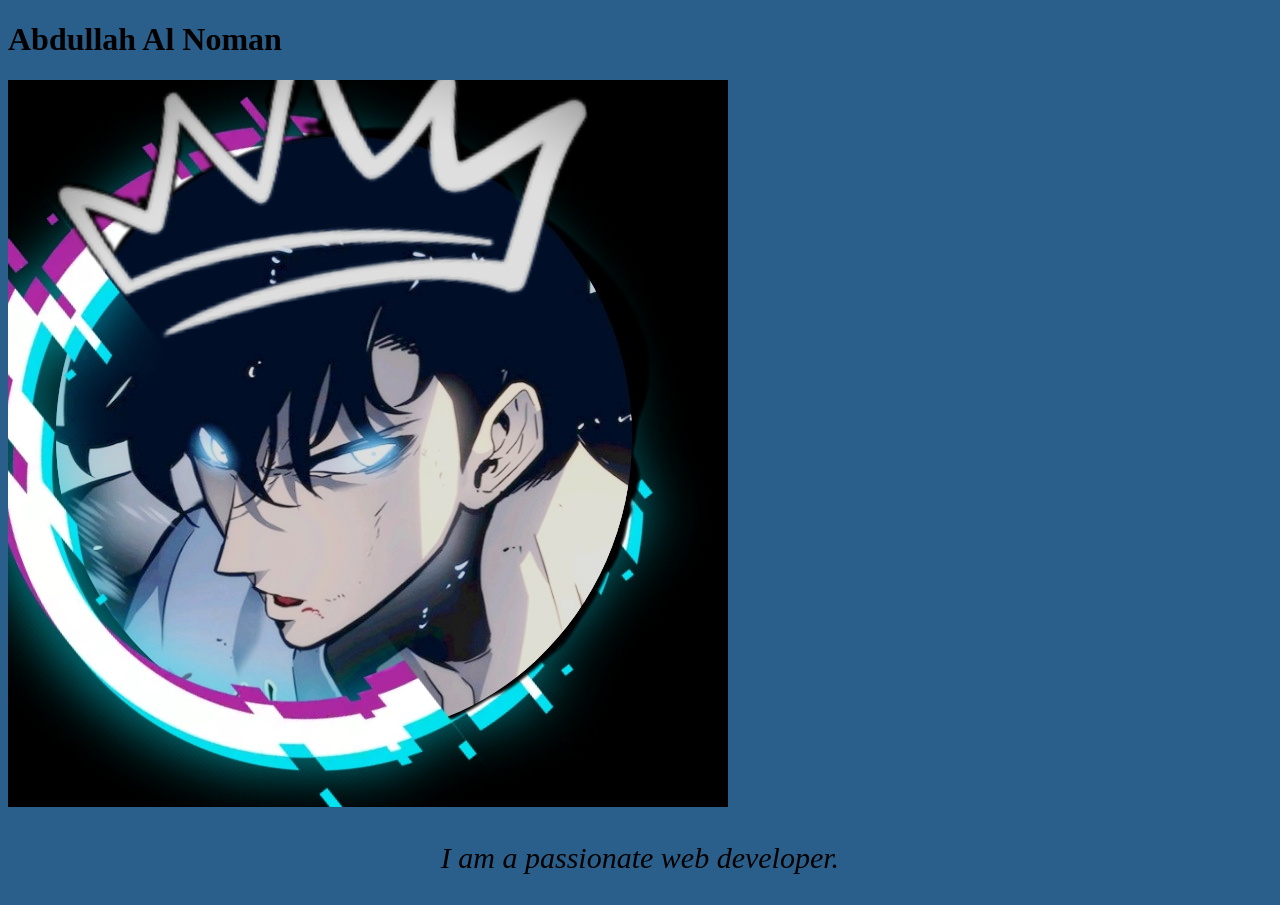
==== index.html @ 3cf2aa99 "initial commit" ====
<!DOCTYPE html>
<html lang="en">
<head>
    <meta charset="UTF-8">
    <meta name="viewport" content="width=device-width, initial-scale=1.0">
    <title>Document</title>
    <link rel="Stylesheet" href="style.css">
</head>
<body class="body">
    <h1 class="name">Abdullah Al Noman</h1>
    <img src="images/my_photo.jpg" alt="My Photo" class="my-photo">
    <p class="bio">I am a passionate web developer.</p>
</body>
</html>
---- style.css ----
.body{
    background-color: rgb(43, 95, 139);
}

.bio{
    color: rgb(0, 0, 0);
    font-size: 30px;
    text-align: center;
    font-style: italic;
}
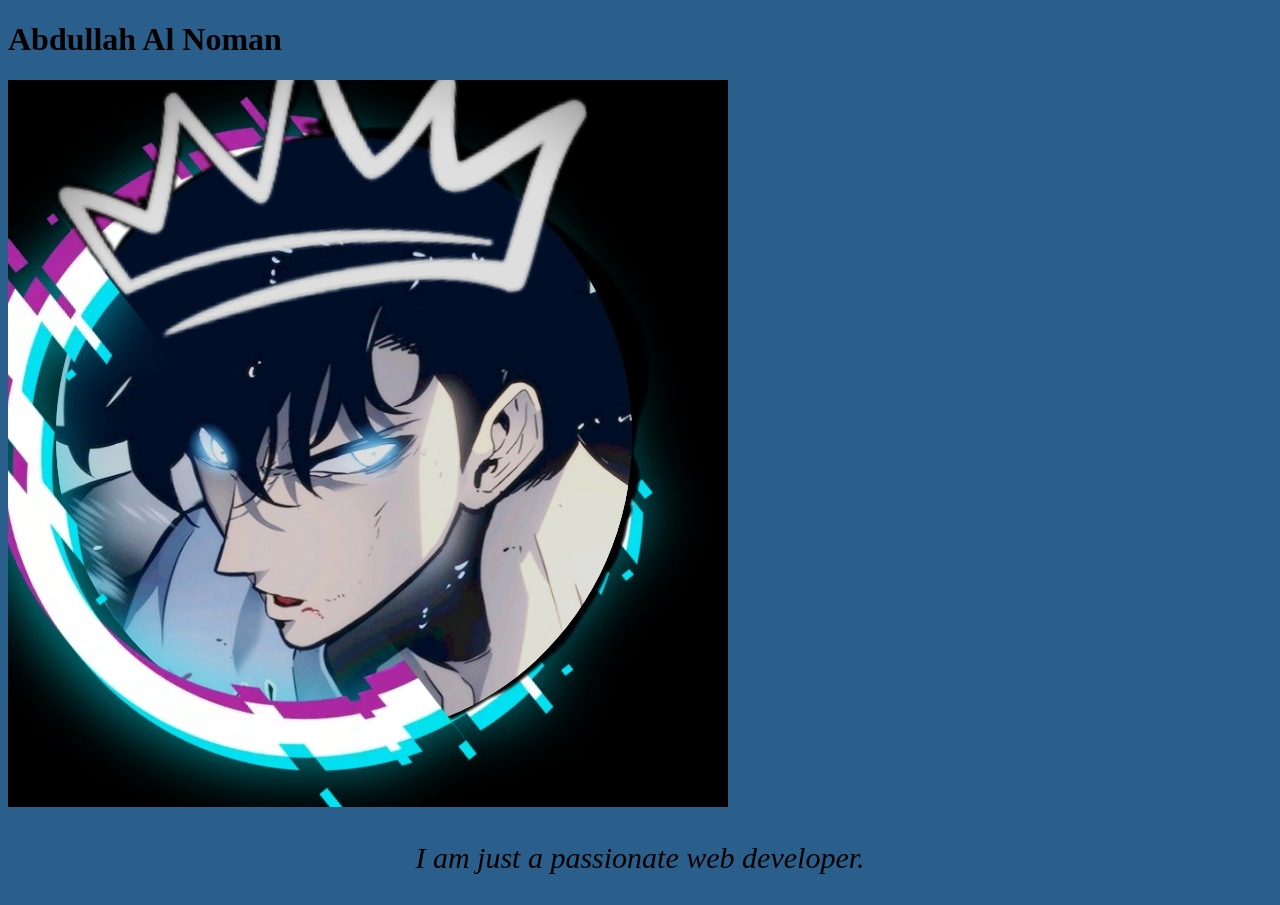
==== commit aae66e23: "next commit" ====
--- a/index.html
+++ b/index.html
@@ -9,6 +9,6 @@
 <body class="body">
     <h1 class="name">Abdullah Al Noman</h1>
     <img src="images/my_photo.jpg" alt="My Photo" class="my-photo">
-    <p class="bio">I am a passionate web developer.</p>
+    <p class="bio">I am just a passionate web developer.</p>
 </body>
 </html>
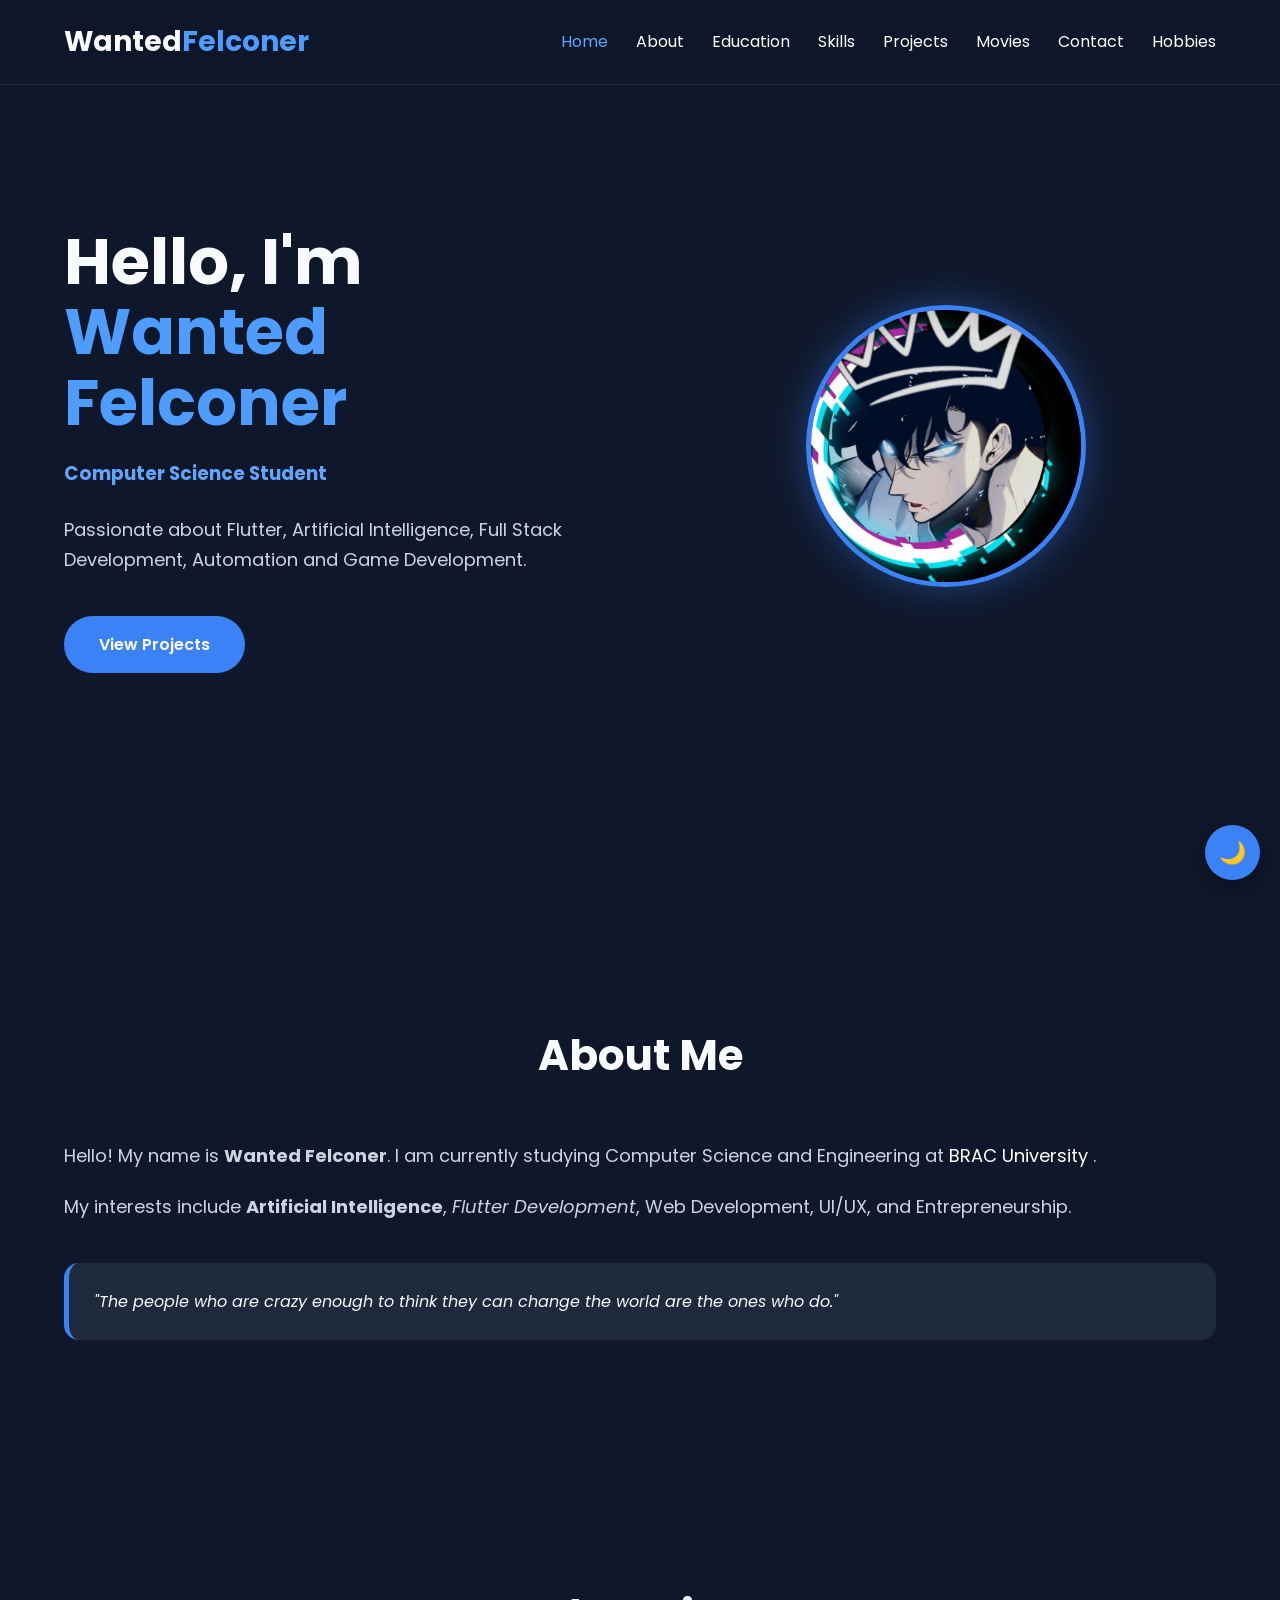
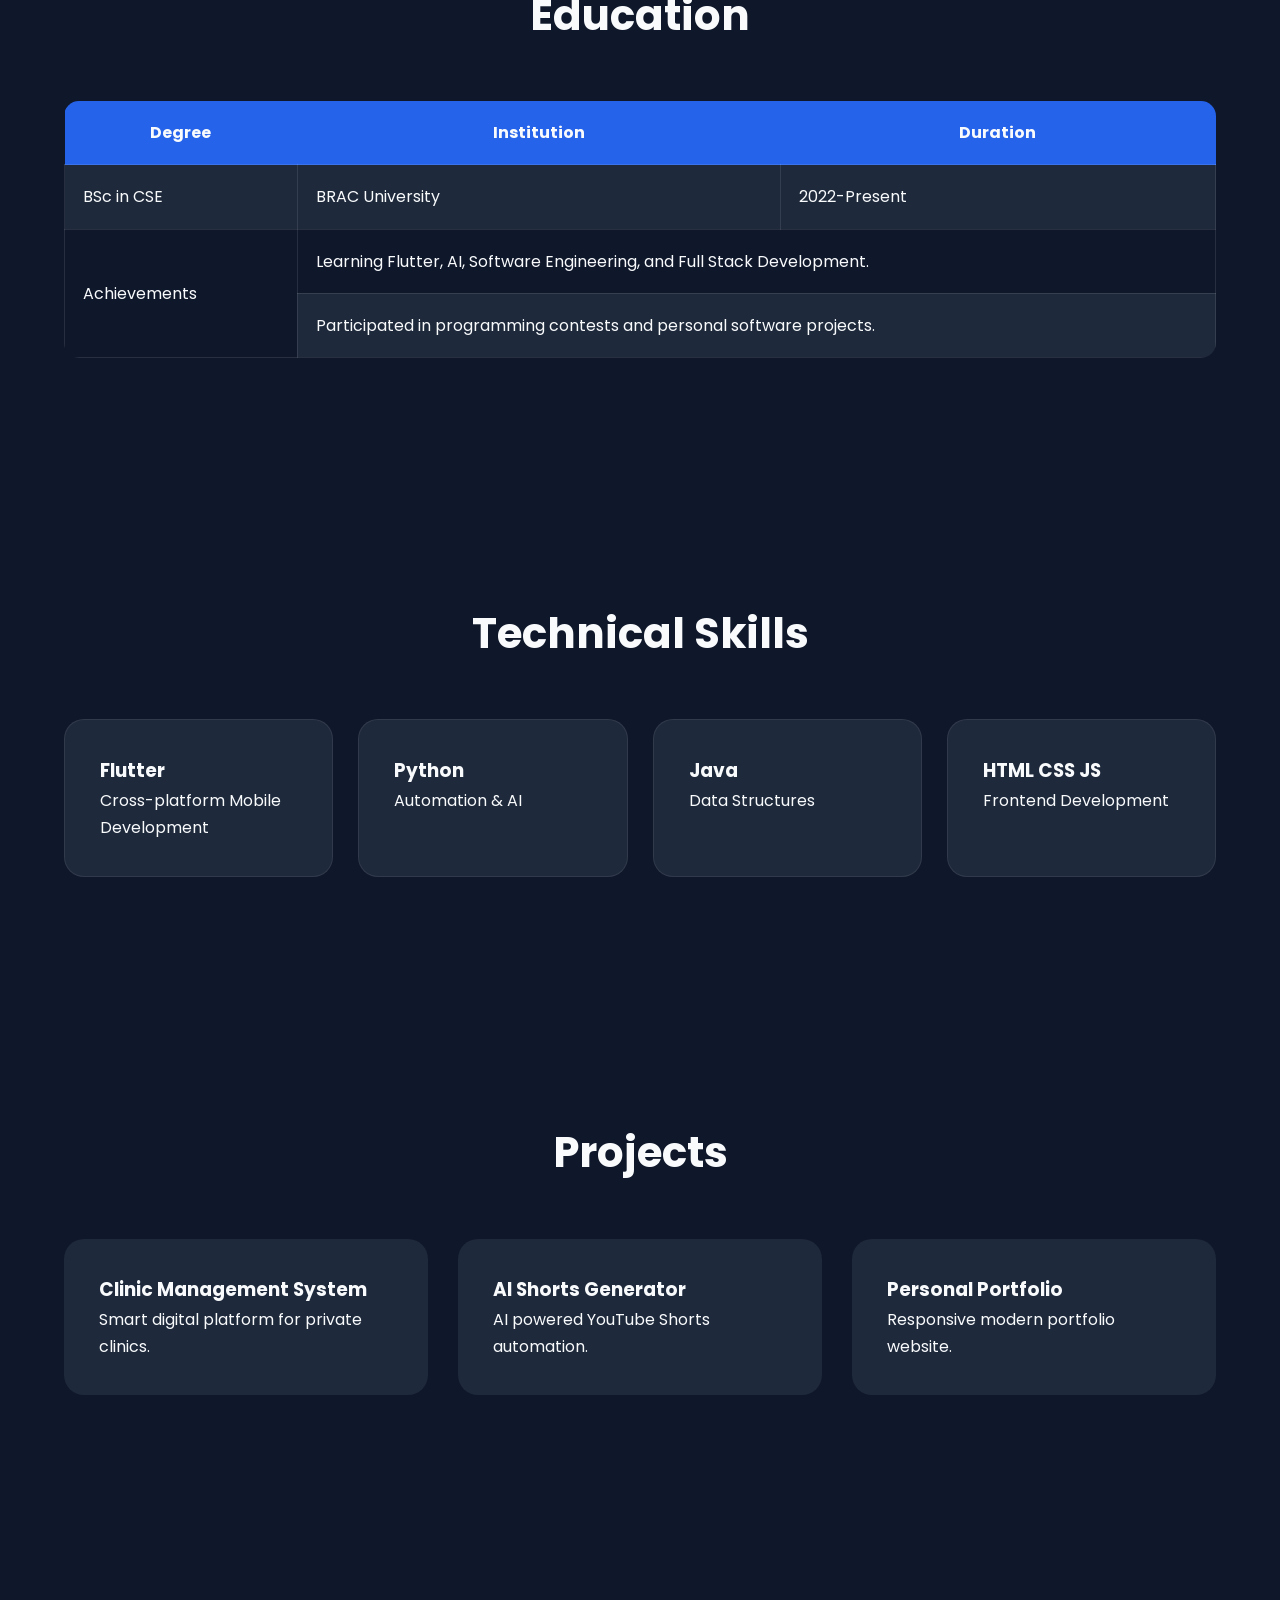
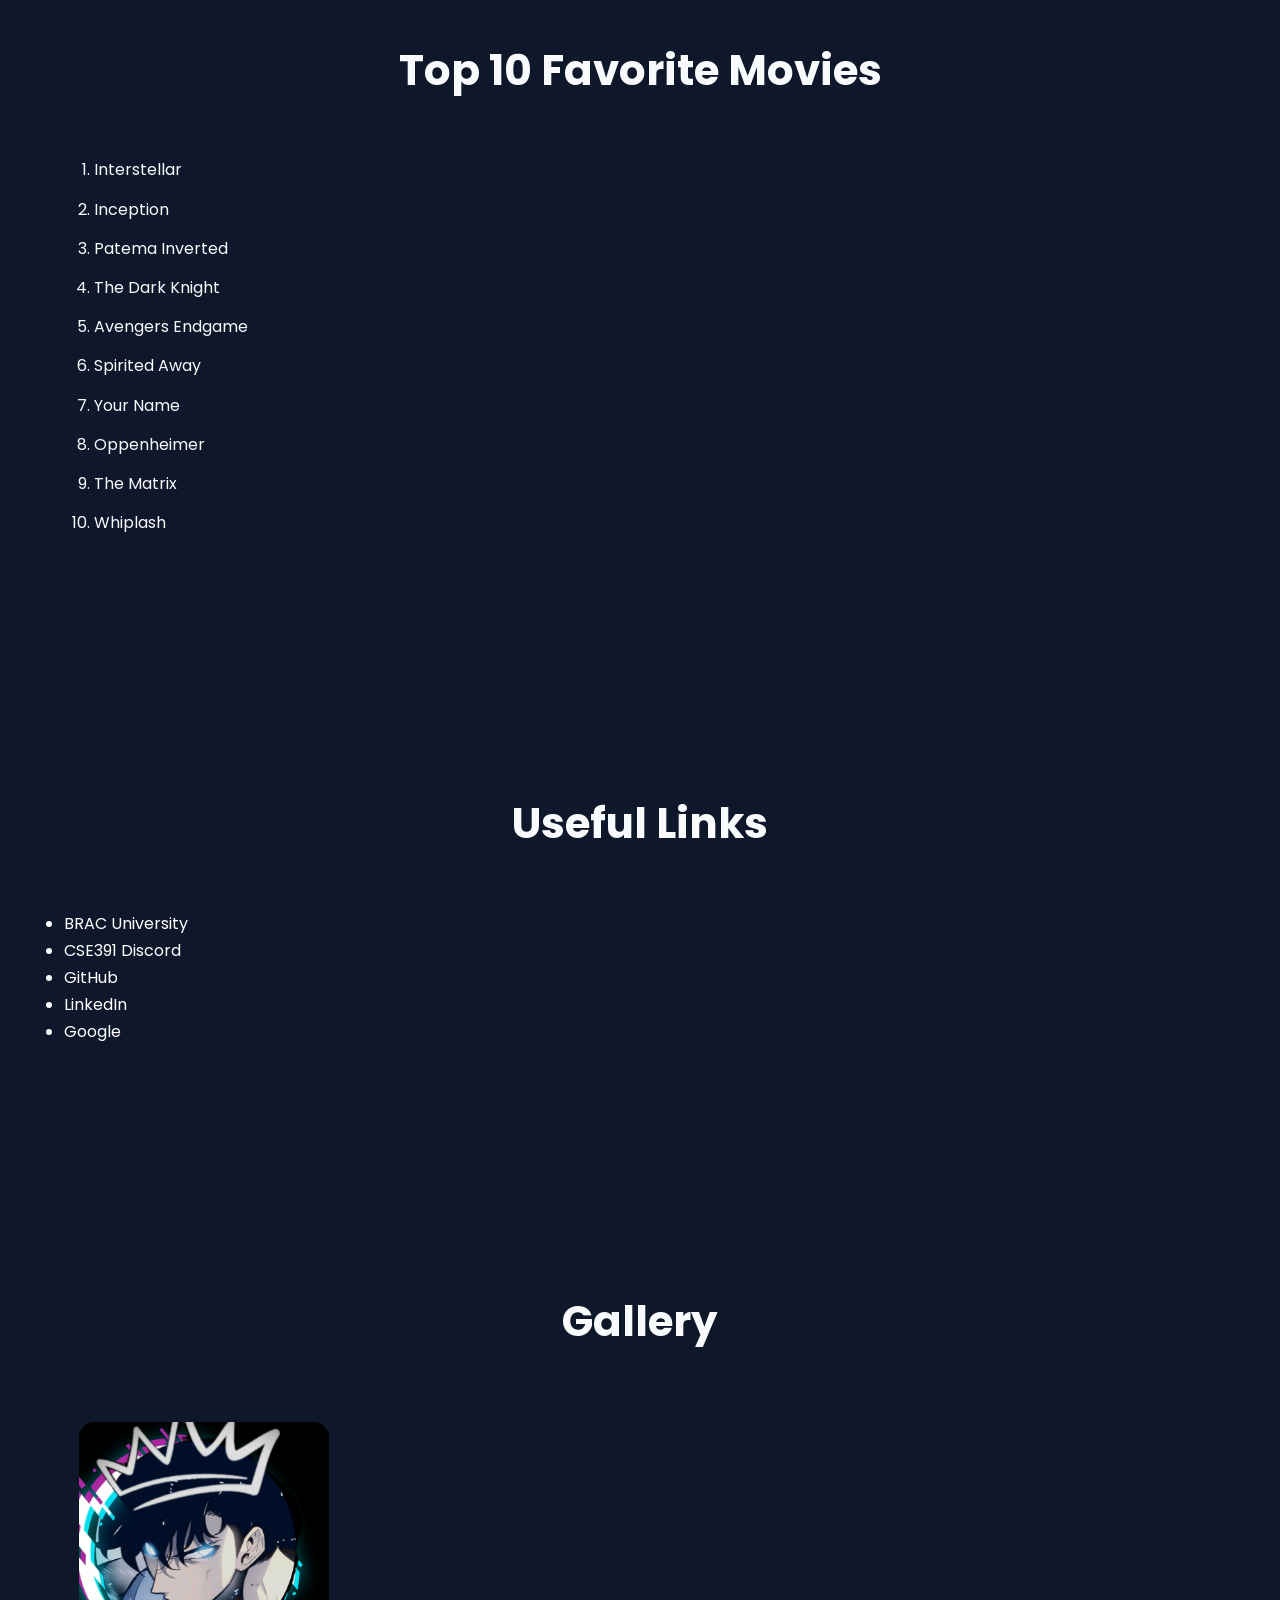
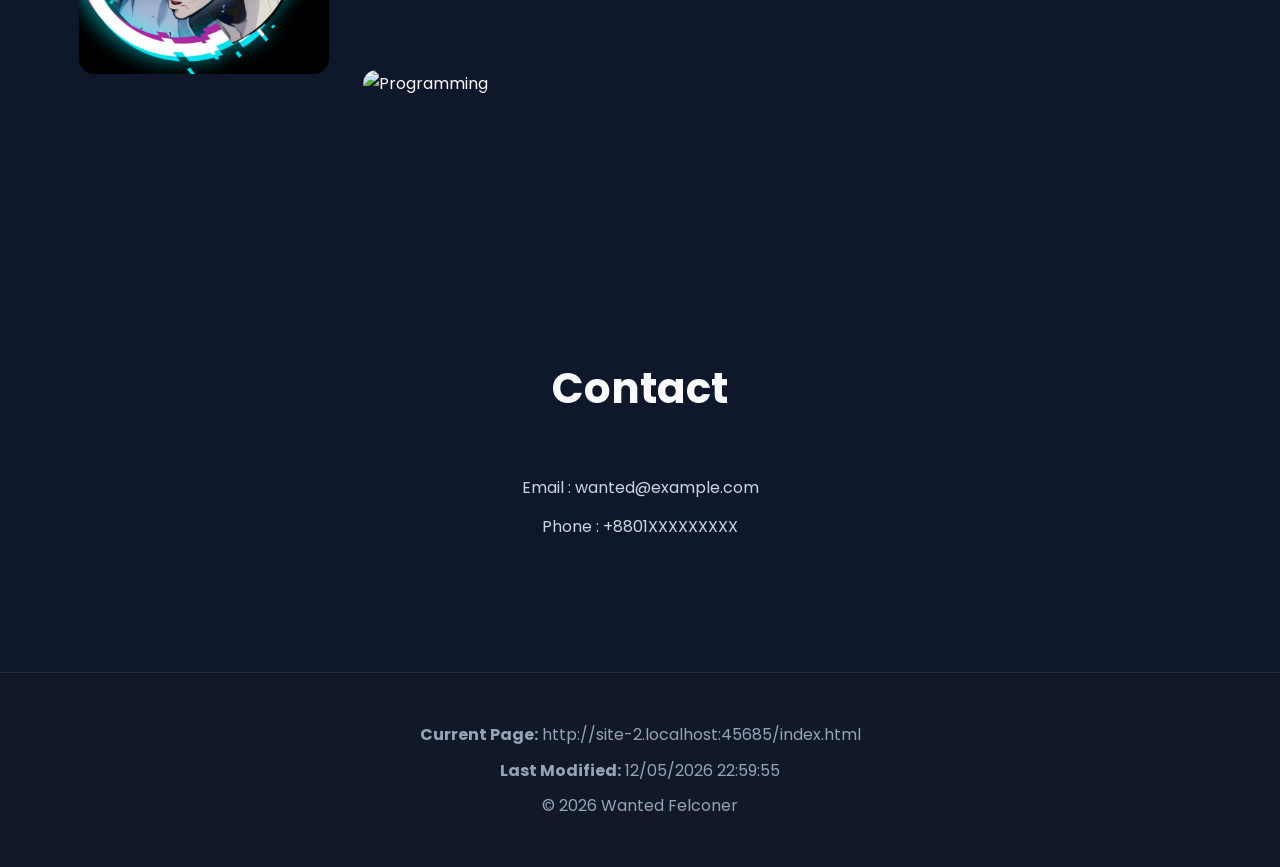
==== commit fa06f367: "added template" ====
--- a/index.html
+++ b/index.html
@@ -1,14 +1,295 @@
-<!DOCTYPE html>
+<!doctype html>
 <html lang="en">
-<head>
-    <meta charset="UTF-8">
-    <meta name="viewport" content="width=device-width, initial-scale=1.0">
-    <title>Document</title>
-    <link rel="Stylesheet" href="style.css">
-</head>
-<body class="body">
-    <h1 class="name">Abdullah Al Noman</h1>
-    <img src="images/my_photo.jpg" alt="My Photo" class="my-photo">
-    <p class="bio">I am just a passionate web developer.</p>
-</body>
-</html>+  <head>
+    <meta charset="UTF-8" />
+    <meta name="viewport" content="width=device-width, initial-scale=1.0" />
+    <meta name="description" content="Personal Portfolio Website" />
+    <meta
+      name="keywords"
+      content="Portfolio, BRAC University, Computer Science"
+    />
+    <meta name="author" content="Wanted Felconer" />
+
+    <title>Wanted Felconer | Portfolio</title>
+
+    <link rel="stylesheet" href="css/style.css" />
+
+    <style>
+      .highlight {
+        color: #4f9cff;
+      }
+    </style>
+  </head>
+
+  <body>
+    <!-- ================= NAVBAR ================= -->
+
+    <header>
+      <nav>
+        <h2>Wanted<span class="highlight">Felconer</span></h2>
+
+        <ul>
+          <li><a href="#hero">Home</a></li>
+
+          <li><a href="#about">About</a></li>
+
+          <li><a href="#education">Education</a></li>
+
+          <li><a href="#skills">Skills</a></li>
+
+          <li><a href="#projects">Projects</a></li>
+
+          <li><a href="#movies">Movies</a></li>
+
+          <li><a href="#contact">Contact</a></li>
+
+          <li><a href="hobbies.html">Hobbies</a></li>
+        </ul>
+      </nav>
+    </header>
+
+    <!-- ================= HERO ================= -->
+
+    <section id="hero">
+      <div class="hero-text">
+        <h1>Hello, I'm <span class="highlight">Wanted Felconer</span></h1>
+
+        <h3>Computer Science Student</h3>
+
+        <p>
+          Passionate about Flutter, Artificial Intelligence, Full Stack
+          Development, Automation and Game Development.
+        </p>
+
+        <a href="#projects" class="btn">View Projects</a>
+      </div>
+
+      <div class="hero-image">
+        <img
+          src="images/profile.jpg"
+          alt="My Photo"
+          style="width: 280px; border-radius: 50%"
+        />
+      </div>
+    </section>
+
+    <!-- ================= ABOUT ================= -->
+
+    <section id="about">
+      <h2>About Me</h2>
+
+      <p>
+        Hello! My name is <strong>Wanted Felconer</strong>. I am currently
+        studying Computer Science and Engineering at
+        <a href="https://www.bracu.ac.bd/" target="_blank"> BRAC University </a
+        >.
+      </p>
+
+      <p>
+        My interests include
+        <b>Artificial Intelligence</b>, <i>Flutter Development</i>, Web
+        Development, UI/UX, and Entrepreneurship.
+      </p>
+
+      <blockquote>
+        <em>
+          "The people who are crazy enough to think they can change the world
+          are the ones who do."
+        </em>
+      </blockquote>
+    </section>
+
+    <!-- ================= EDUCATION ================= -->
+
+    <section id="education">
+      <h2>Education</h2>
+
+      <table>
+        <tr>
+          <th>Degree</th>
+
+          <th>Institution</th>
+
+          <th>Duration</th>
+        </tr>
+
+        <tr>
+          <td>BSc in CSE</td>
+
+          <td>BRAC University</td>
+
+          <td>2022-Present</td>
+        </tr>
+
+        <tr>
+          <td rowspan="2">Achievements</td>
+
+          <td colspan="2">
+            Learning Flutter, AI, Software Engineering, and Full Stack
+            Development.
+          </td>
+        </tr>
+
+        <tr>
+          <td colspan="2">
+            Participated in programming contests and personal software projects.
+          </td>
+        </tr>
+      </table>
+    </section>
+
+    <!-- ================= SKILLS ================= -->
+
+    <section id="skills">
+      <h2>Technical Skills</h2>
+
+      <div class="card-container">
+        <div class="card">
+          <h3>Flutter</h3>
+
+          <p>Cross-platform Mobile Development</p>
+        </div>
+
+        <div class="card">
+          <h3>Python</h3>
+
+          <p>Automation & AI</p>
+        </div>
+
+        <div class="card">
+          <h3>Java</h3>
+
+          <p>Data Structures</p>
+        </div>
+
+        <div class="card">
+          <h3>HTML CSS JS</h3>
+
+          <p>Frontend Development</p>
+        </div>
+      </div>
+    </section>
+
+    <!-- ================= PROJECTS ================= -->
+
+    <section id="projects">
+      <h2>Projects</h2>
+
+      <div class="project-grid">
+        <div class="project">
+          <h3>Clinic Management System</h3>
+
+          <p>Smart digital platform for private clinics.</p>
+        </div>
+
+        <div class="project">
+          <h3>AI Shorts Generator</h3>
+
+          <p>AI powered YouTube Shorts automation.</p>
+        </div>
+
+        <div class="project">
+          <h3>Personal Portfolio</h3>
+
+          <p>Responsive modern portfolio website.</p>
+        </div>
+      </div>
+    </section>
+
+    <!-- ================= MOVIES ================= -->
+
+    <section id="movies">
+      <h2>Top 10 Favorite Movies</h2>
+
+      <ol>
+        <li>Interstellar</li>
+
+        <li>Inception</li>
+
+        <li>Patema Inverted</li>
+
+        <li>The Dark Knight</li>
+
+        <li>Avengers Endgame</li>
+
+        <li>Spirited Away</li>
+
+        <li>Your Name</li>
+
+        <li>Oppenheimer</li>
+
+        <li>The Matrix</li>
+
+        <li>Whiplash</li>
+      </ol>
+    </section>
+
+    <!-- ================= LINKS ================= -->
+
+    <section>
+      <h2>Useful Links</h2>
+
+      <ul>
+        <li>
+          <a href="https://www.bracu.ac.bd/" target="_blank">
+            BRAC University
+          </a>
+        </li>
+
+        <li>
+          <a href="https://discord.gg/" target="_blank"> CSE391 Discord </a>
+        </li>
+
+        <li>
+          <a href="https://github.com/wantedfelconer" target="_blank">
+            GitHub
+          </a>
+        </li>
+
+        <li>
+          <a href="https://linkedin.com/" target="_blank"> LinkedIn </a>
+        </li>
+
+        <li>
+          <a href="https://google.com/" target="_blank"> Google </a>
+        </li>
+      </ul>
+    </section>
+
+    <!-- ================= TWO IMAGES ================= -->
+
+    <section>
+      <h2>Gallery</h2>
+
+      <img src="images/profile.jpg" alt="Local Image" width="250" />
+
+      <img
+        src="https://images.unsplash.com/photo-1518770660439-4636190af475?w=600"
+        alt="Programming"
+        width="350"
+      />
+    </section>
+
+    <!-- ================= CONTACT ================= -->
+
+    <section id="contact">
+      <h2>Contact</h2>
+
+      <p>Email : wanted@example.com</p>
+
+      <p>Phone : +8801XXXXXXXXX</p>
+    </section>
+
+    <!-- ================= FOOTER ================= -->
+
+    <footer>
+      <p id="location"></p>
+
+      <p id="modified"></p>
+
+      <p>© 2026 Wanted Felconer</p>
+    </footer>
+
+    <script src="js/script.js"></script>
+  </body>
+</html>
--- a/css/style.css
+++ b/css/style.css
@@ -0,0 +1,506 @@
+/* =======================================
+        GOOGLE FONT
+======================================= */
+
+@import url("https://fonts.googleapis.com/css2?family=Poppins:wght@300;400;500;600;700;800&display=swap");
+
+/* =======================================
+        RESET
+======================================= */
+
+* {
+  margin: 0;
+  padding: 0;
+  box-sizing: border-box;
+  scroll-behavior: smooth;
+}
+
+body {
+  font-family: "Poppins", sans-serif;
+
+  background: #0f172a;
+
+  color: #f8fafc;
+
+  line-height: 1.7;
+
+  overflow-x: hidden;
+}
+
+/* =======================================
+        SCROLL BAR
+======================================= */
+
+::-webkit-scrollbar {
+  width: 10px;
+}
+
+::-webkit-scrollbar-thumb {
+  background: #3b82f6;
+
+  border-radius: 20px;
+}
+
+::-webkit-scrollbar-track {
+  background: #111827;
+}
+
+/* =======================================
+        LINKS
+======================================= */
+
+a {
+  text-decoration: none;
+
+  color: white;
+
+  transition: 0.3s;
+}
+
+a:hover {
+  color: #60a5fa;
+}
+
+/* =======================================
+        NAVBAR
+======================================= */
+
+header {
+  position: fixed;
+
+  width: 100%;
+
+  top: 0;
+
+  left: 0;
+
+  z-index: 1000;
+
+  background: rgba(15, 23, 42, 0.85);
+
+  backdrop-filter: blur(20px);
+
+  border-bottom: 1px solid rgba(255, 255, 255, 0.08);
+}
+
+nav {
+  width: 90%;
+
+  max-width: 1300px;
+
+  margin: auto;
+
+  display: flex;
+
+  justify-content: space-between;
+
+  align-items: center;
+
+  padding: 18px 0;
+}
+
+nav h2 {
+  font-size: 28px;
+
+  font-weight: 700;
+}
+
+nav ul {
+  display: flex;
+
+  gap: 28px;
+
+  list-style: none;
+}
+
+nav li {
+  font-size: 16px;
+}
+
+nav a {
+  position: relative;
+}
+
+nav a::after {
+  content: "";
+
+  position: absolute;
+
+  left: 0;
+
+  bottom: -6px;
+
+  width: 0;
+
+  height: 2px;
+
+  background: #3b82f6;
+
+  transition: 0.35s;
+}
+
+nav a:hover::after {
+  width: 100%;
+}
+
+/* =======================================
+        SECTION
+======================================= */
+
+section {
+  width: 90%;
+
+  max-width: 1200px;
+
+  margin: auto;
+
+  padding: 120px 0;
+}
+
+section h2 {
+  text-align: center;
+
+  font-size: 42px;
+
+  margin-bottom: 50px;
+}
+
+/* =======================================
+        HERO
+======================================= */
+
+#hero {
+  min-height: 100vh;
+
+  display: flex;
+
+  align-items: center;
+
+  justify-content: space-between;
+
+  gap: 70px;
+}
+
+.hero-text {
+  flex: 1;
+}
+
+.hero-text h1 {
+  font-size: 64px;
+
+  line-height: 1.1;
+
+  margin-bottom: 20px;
+}
+
+.hero-text h3 {
+  color: #60a5fa;
+
+  margin-bottom: 25px;
+}
+
+.hero-text p {
+  color: #cbd5e1;
+
+  margin-bottom: 40px;
+
+  font-size: 18px;
+}
+
+.hero-image {
+  flex: 1;
+
+  text-align: center;
+}
+
+.hero-image img {
+  width: 320px;
+
+  border-radius: 50%;
+
+  border: 5px solid #3b82f6;
+
+  transition: 0.4s;
+
+  box-shadow: 0 0 40px rgba(59, 130, 246, 0.4);
+}
+
+.hero-image img:hover {
+  transform: scale(1.05);
+}
+
+/* =======================================
+        BUTTON
+======================================= */
+
+.btn {
+  display: inline-block;
+
+  background: #3b82f6;
+
+  padding: 15px 35px;
+
+  border-radius: 50px;
+
+  transition: 0.3s;
+
+  font-weight: 600;
+}
+
+.btn:hover {
+  transform: translateY(-4px);
+
+  box-shadow: 0 12px 30px rgba(59, 130, 246, 0.4);
+}
+
+/* =======================================
+        ABOUT
+======================================= */
+
+#about p {
+  color: #cbd5e1;
+
+  font-size: 18px;
+
+  margin-bottom: 20px;
+}
+
+blockquote {
+  margin-top: 40px;
+
+  padding: 25px;
+
+  border-left: 5px solid #3b82f6;
+
+  background: #1e293b;
+
+  border-radius: 15px;
+
+  font-style: italic;
+}
+
+/* =======================================
+        TABLE
+======================================= */
+
+table {
+  width: 100%;
+
+  border-collapse: collapse;
+
+  overflow: hidden;
+
+  border-radius: 15px;
+}
+
+table th {
+  background: #2563eb;
+
+  padding: 18px;
+}
+
+table td {
+  padding: 18px;
+
+  border: 1px solid rgba(255, 255, 255, 0.1);
+}
+
+table tr:nth-child(even) {
+  background: #1e293b;
+}
+
+table tr:hover {
+  background: #334155;
+
+  transition: 0.3s;
+}
+
+/* =======================================
+        CARD GRID
+======================================= */
+
+.card-container {
+  display: grid;
+
+  grid-template-columns: repeat(auto-fit, minmax(230px, 1fr));
+
+  gap: 25px;
+}
+
+.card {
+  background: #1e293b;
+
+  padding: 35px;
+
+  border-radius: 20px;
+
+  transition: 0.35s;
+
+  border: 1px solid rgba(255, 255, 255, 0.08);
+}
+
+.card:hover {
+  transform: translateY(-12px);
+
+  box-shadow: 0 15px 35px rgba(0, 0, 0, 0.35);
+}
+
+/* =======================================
+        PROJECTS
+======================================= */
+
+.project-grid {
+  display: grid;
+
+  grid-template-columns: repeat(auto-fit, minmax(320px, 1fr));
+
+  gap: 30px;
+}
+
+.project {
+  padding: 35px;
+
+  border-radius: 20px;
+
+  background: #1e293b;
+
+  transition: 0.35s;
+}
+
+.project:hover {
+  transform: translateY(-10px);
+
+  border: 1px solid #3b82f6;
+}
+
+/* =======================================
+        LIST
+======================================= */
+
+ol {
+  padding-left: 30px;
+}
+
+ol li {
+  margin: 12px 0;
+}
+
+/* =======================================
+        IMAGES
+======================================= */
+
+img {
+  max-width: 100%;
+}
+
+section img {
+  margin: 15px;
+
+  border-radius: 15px;
+
+  transition: 0.35s;
+}
+
+section img:hover {
+  transform: scale(1.05);
+}
+
+/* =======================================
+        CONTACT
+======================================= */
+
+#contact {
+  text-align: center;
+}
+
+#contact p {
+  margin: 12px;
+
+  color: #cbd5e1;
+}
+
+/* =======================================
+        FOOTER
+======================================= */
+
+footer {
+  text-align: center;
+
+  padding: 40px;
+
+  background: #111827;
+
+  border-top: 1px solid rgba(255, 255, 255, 0.08);
+}
+
+footer p {
+  margin: 8px;
+
+  color: #94a3b8;
+}
+
+/* =======================================
+        ANIMATION
+======================================= */
+
+@keyframes fadeUp {
+  from {
+    opacity: 0;
+
+    transform: translateY(40px);
+  }
+
+  to {
+    opacity: 1;
+
+    transform: translateY(0);
+  }
+}
+
+section {
+  animation: fadeUp 0.8s ease;
+}
+
+/* =======================================
+        RESPONSIVE
+======================================= */
+
+@media (max-width: 1000px) {
+  #hero {
+    flex-direction: column-reverse;
+
+    text-align: center;
+  }
+
+  .hero-text h1 {
+    font-size: 50px;
+  }
+}
+
+@media (max-width: 768px) {
+  nav {
+    flex-direction: column;
+
+    gap: 20px;
+  }
+
+  nav ul {
+    flex-wrap: wrap;
+
+    justify-content: center;
+  }
+
+  section h2 {
+    font-size: 32px;
+  }
+
+  .hero-text h1 {
+    font-size: 42px;
+  }
+
+  table {
+    display: block;
+
+    overflow-x: auto;
+  }
+}
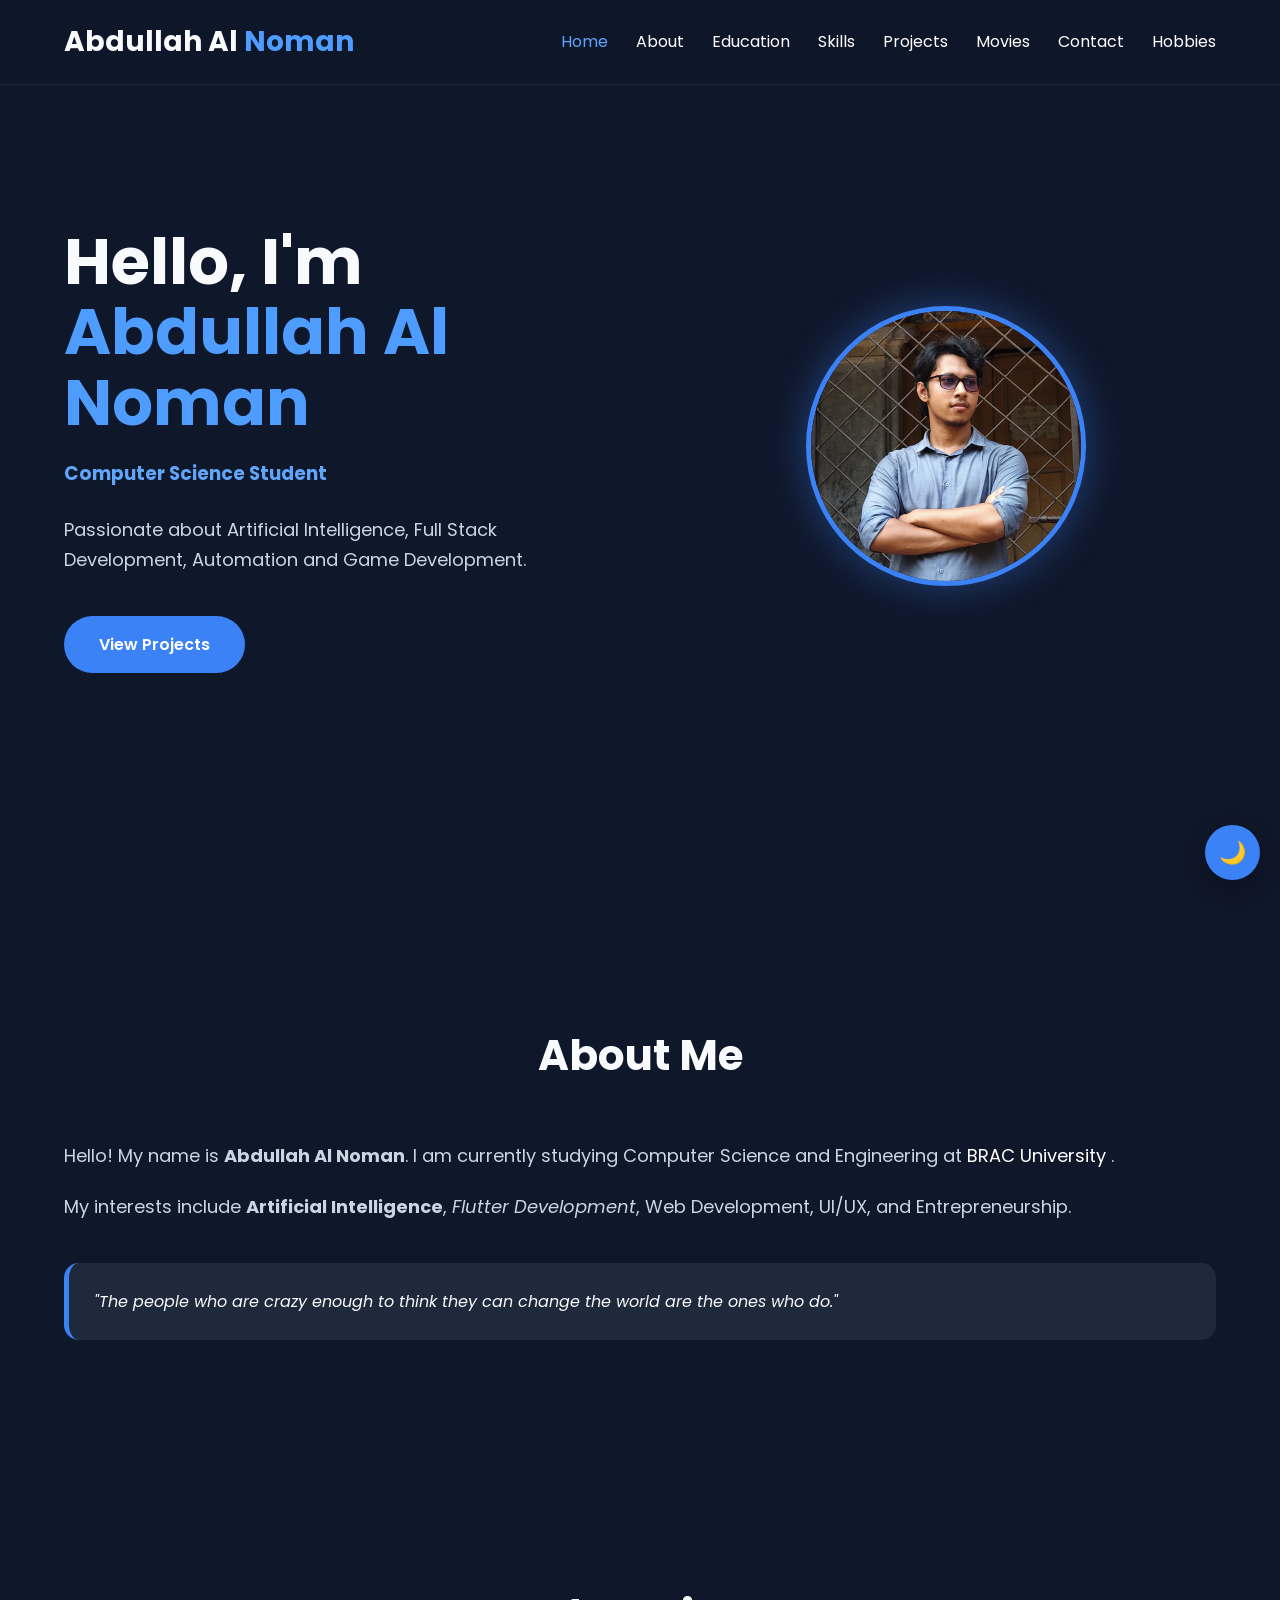
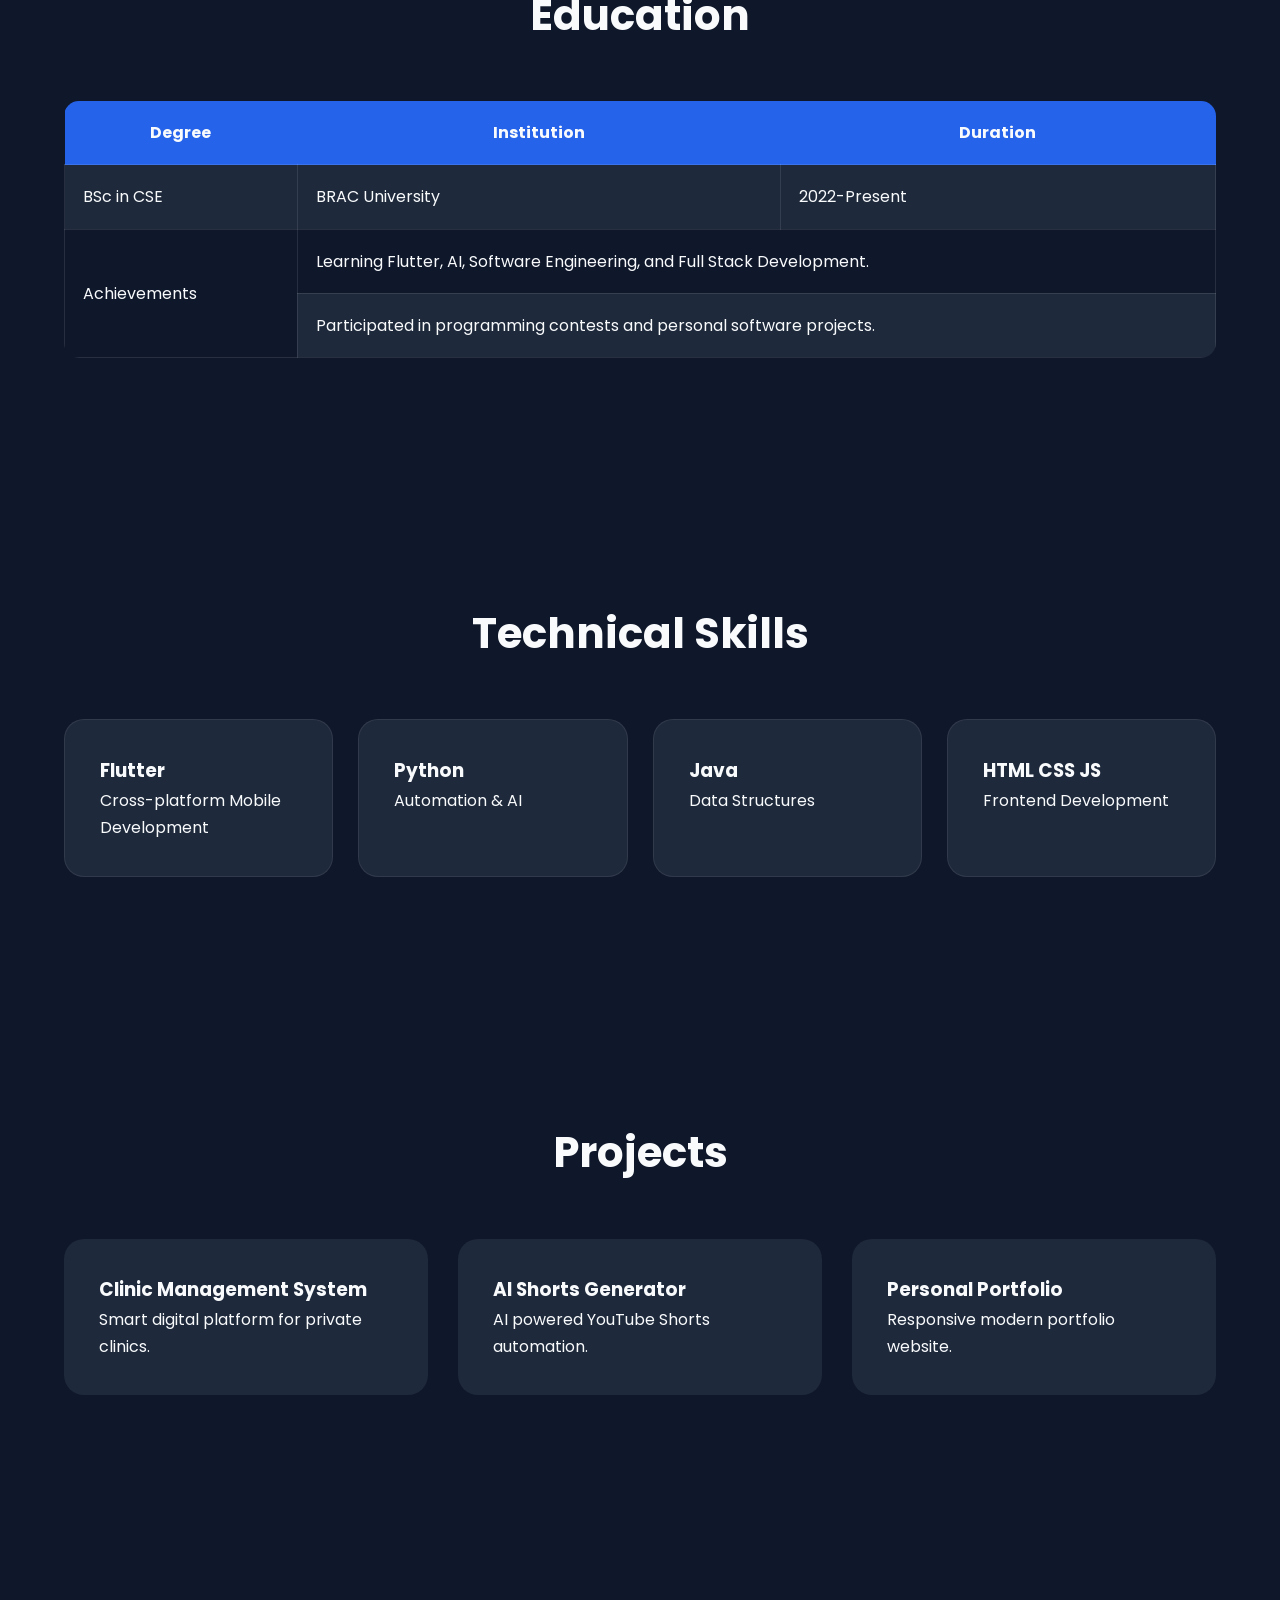
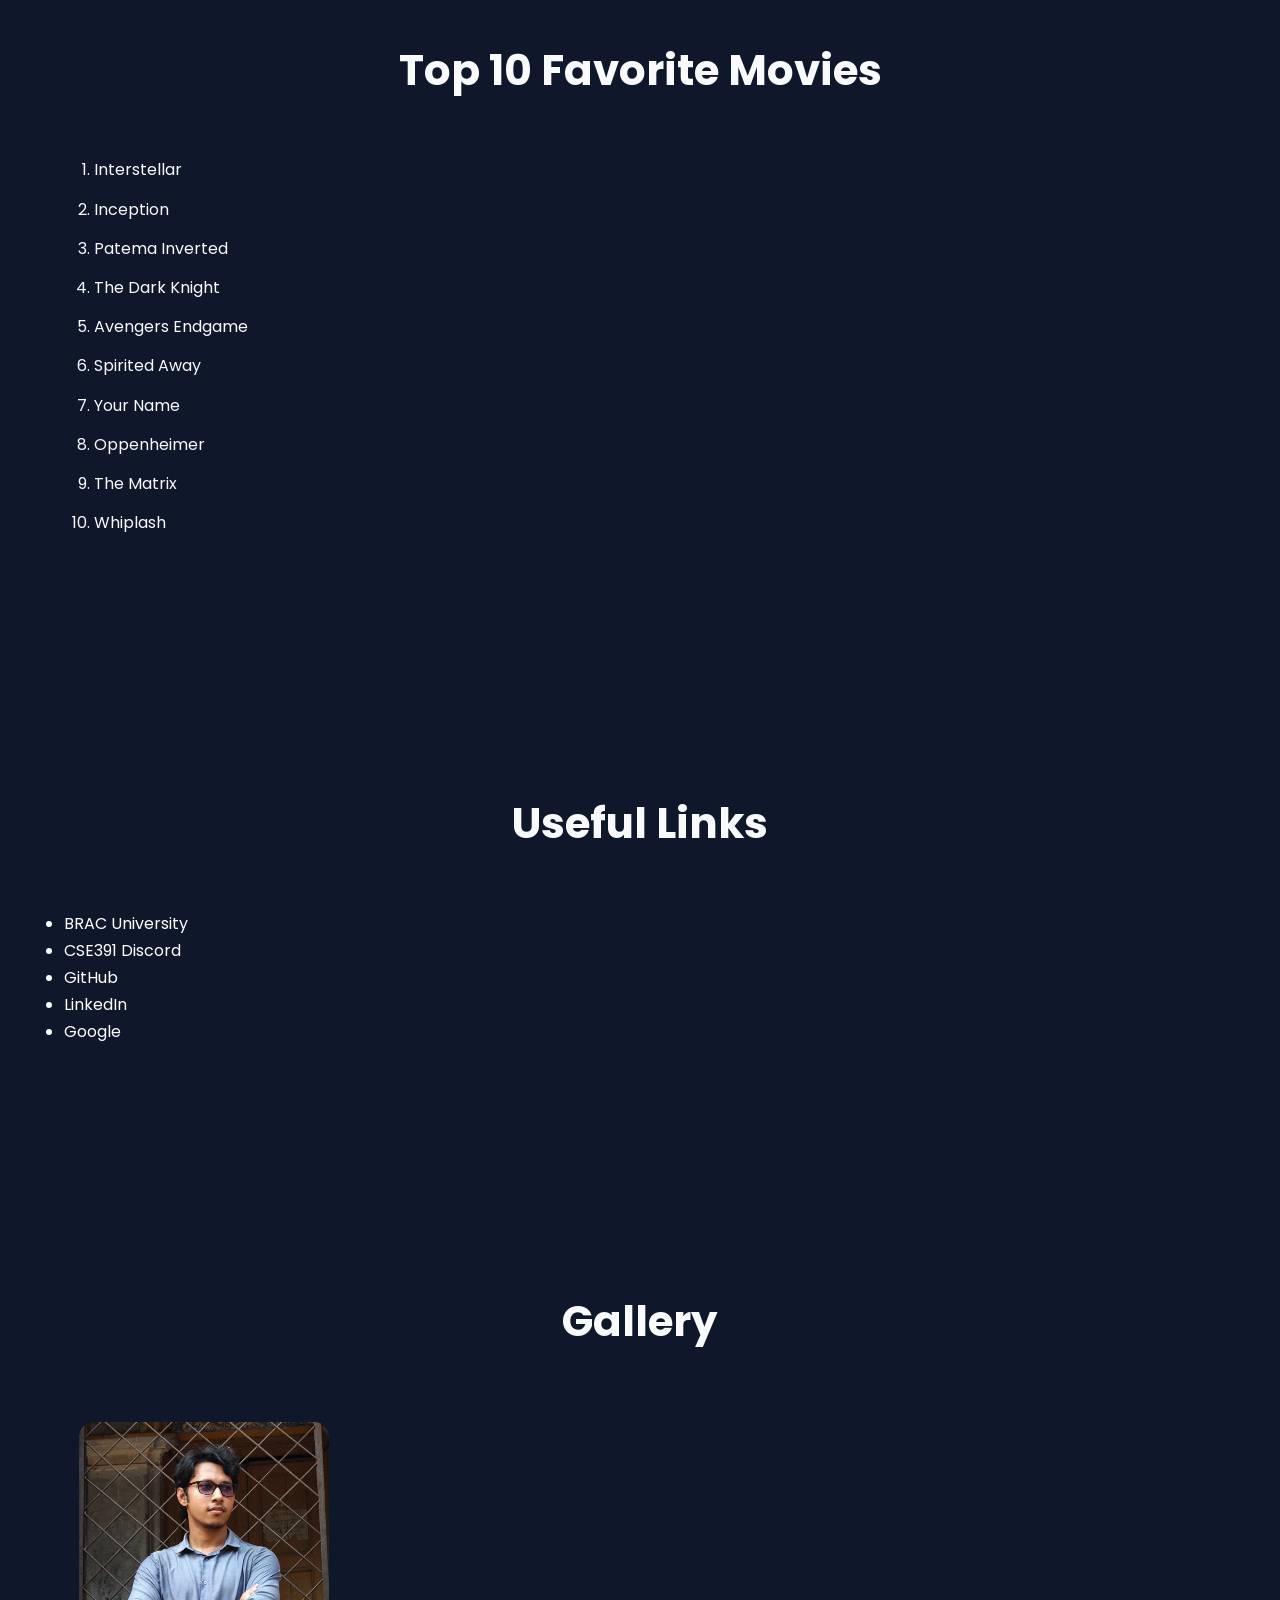
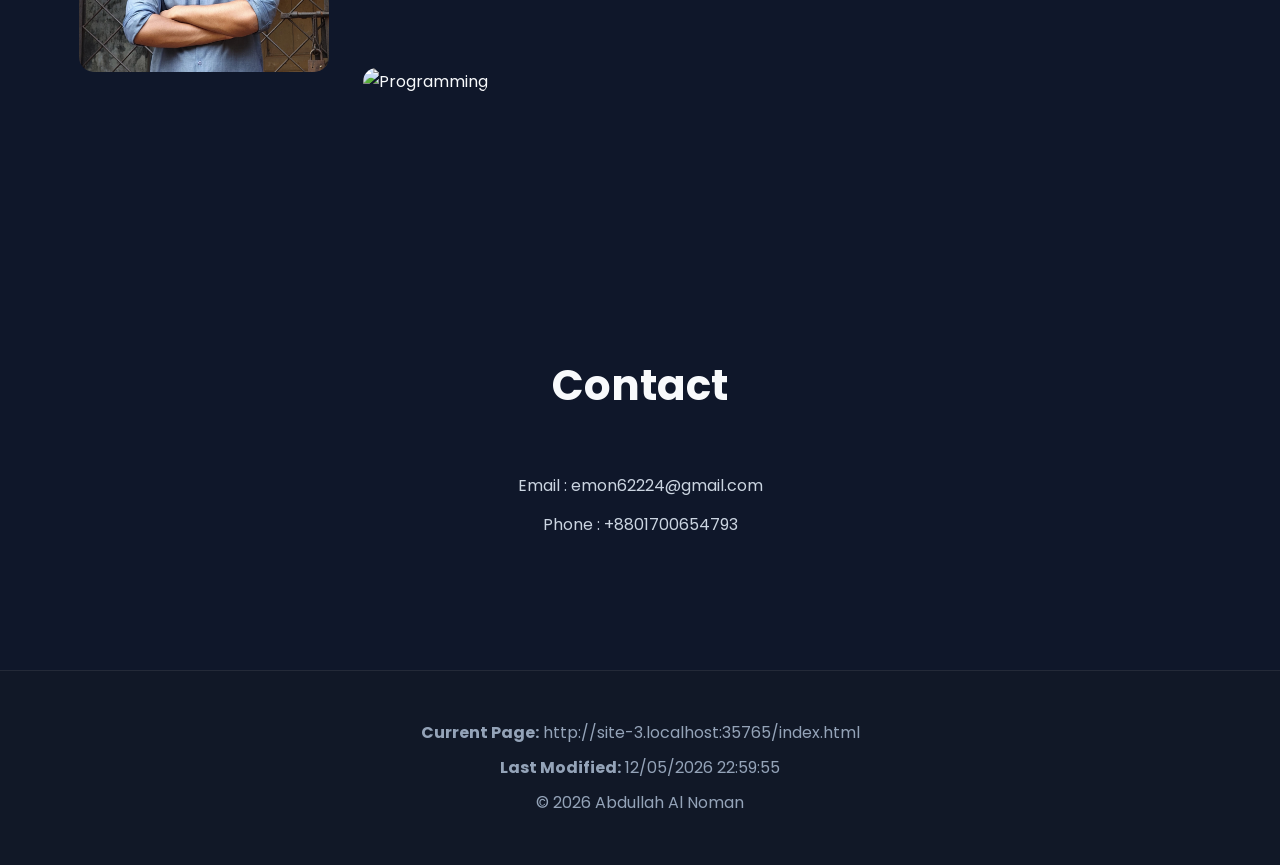
==== commit a74fe01c: "fixed stuff" ====
--- a/index.html
+++ b/index.html
@@ -10,7 +10,7 @@
     />
     <meta name="author" content="Wanted Felconer" />
 
-    <title>Wanted Felconer | Portfolio</title>
+    <title>Abdullah Al Noman | Portfolio</title>
 
     <link rel="stylesheet" href="css/style.css" />
 
@@ -22,11 +22,9 @@
   </head>
 
   <body>
-    <!-- ================= NAVBAR ================= -->
-
     <header>
       <nav>
-        <h2>Wanted<span class="highlight">Felconer</span></h2>
+        <h2>Abdullah Al<span class="highlight"> Noman</span></h2>
 
         <ul>
           <li><a href="#hero">Home</a></li>
@@ -47,23 +45,16 @@
         </ul>
       </nav>
     </header>
-
-    <!-- ================= HERO ================= -->
-
     <section id="hero">
       <div class="hero-text">
-        <h1>Hello, I'm <span class="highlight">Wanted Felconer</span></h1>
-
+        <h1>Hello, I'm <span class="highlight">Abdullah Al Noman</span></h1>
         <h3>Computer Science Student</h3>
-
         <p>
-          Passionate about Flutter, Artificial Intelligence, Full Stack
-          Development, Automation and Game Development.
+          Passionate about Artificial Intelligence, Full Stack Development,
+          Automation and Game Development.
         </p>
-
         <a href="#projects" class="btn">View Projects</a>
       </div>
-
       <div class="hero-image">
         <img
           src="images/profile.jpg"
@@ -72,19 +63,14 @@
         />
       </div>
     </section>
-
-    <!-- ================= ABOUT ================= -->
-
     <section id="about">
       <h2>About Me</h2>
-
       <p>
-        Hello! My name is <strong>Wanted Felconer</strong>. I am currently
+        Hello! My name is <strong>Abdullah Al Noman</strong>. I am currently
         studying Computer Science and Engineering at
         <a href="https://www.bracu.ac.bd/" target="_blank"> BRAC University </a
         >.
       </p>
-
       <p>
         My interests include
         <b>Artificial Intelligence</b>, <i>Flutter Development</i>, Web
@@ -98,9 +84,6 @@
         </em>
       </blockquote>
     </section>
-
-    <!-- ================= EDUCATION ================= -->
-
     <section id="education">
       <h2>Education</h2>
 
@@ -137,9 +120,6 @@
         </tr>
       </table>
     </section>
-
-    <!-- ================= SKILLS ================= -->
-
     <section id="skills">
       <h2>Technical Skills</h2>
 
@@ -169,9 +149,6 @@
         </div>
       </div>
     </section>
-
-    <!-- ================= PROJECTS ================= -->
-
     <section id="projects">
       <h2>Projects</h2>
 
@@ -195,57 +172,37 @@
         </div>
       </div>
     </section>
-
-    <!-- ================= MOVIES ================= -->
-
     <section id="movies">
       <h2>Top 10 Favorite Movies</h2>
-
       <ol>
         <li>Interstellar</li>
-
         <li>Inception</li>
-
         <li>Patema Inverted</li>
-
         <li>The Dark Knight</li>
-
         <li>Avengers Endgame</li>
-
         <li>Spirited Away</li>
-
         <li>Your Name</li>
-
         <li>Oppenheimer</li>
-
         <li>The Matrix</li>
-
         <li>Whiplash</li>
       </ol>
     </section>
-
-    <!-- ================= LINKS ================= -->
-
     <section>
       <h2>Useful Links</h2>
-
       <ul>
         <li>
           <a href="https://www.bracu.ac.bd/" target="_blank">
             BRAC University
           </a>
         </li>
-
         <li>
           <a href="https://discord.gg/" target="_blank"> CSE391 Discord </a>
         </li>
-
         <li>
           <a href="https://github.com/wantedfelconer" target="_blank">
             GitHub
           </a>
         </li>
-
         <li>
           <a href="https://linkedin.com/" target="_blank"> LinkedIn </a>
         </li>
@@ -255,9 +212,6 @@
         </li>
       </ul>
     </section>
-
-    <!-- ================= TWO IMAGES ================= -->
-
     <section>
       <h2>Gallery</h2>
 
@@ -269,25 +223,15 @@
         width="350"
       />
     </section>
-
-    <!-- ================= CONTACT ================= -->
-
     <section id="contact">
       <h2>Contact</h2>
-
-      <p>Email : wanted@example.com</p>
-
-      <p>Phone : +8801XXXXXXXXX</p>
-    </section>
-
-    <!-- ================= FOOTER ================= -->
-
+      <p>Email : emon62224@gmail.com</p>
+      <p>Phone : +8801700654793</p>
+    </section>
     <footer>
       <p id="location"></p>
-
       <p id="modified"></p>
-
-      <p>© 2026 Wanted Felconer</p>
+      <p>© 2026 Abdullah Al Noman</p>
     </footer>
 
     <script src="js/script.js"></script>
--- a/css/style.css
+++ b/css/style.css
@@ -1,12 +1,4 @@
-/* =======================================
-        GOOGLE FONT
-======================================= */
-
 @import url("https://fonts.googleapis.com/css2?family=Poppins:wght@300;400;500;600;700;800&display=swap");
-
-/* =======================================
-        RESET
-======================================= */
 
 * {
   margin: 0;
@@ -27,10 +19,6 @@
   overflow-x: hidden;
 }
 
-/* =======================================
-        SCROLL BAR
-======================================= */
-
 ::-webkit-scrollbar {
   width: 10px;
 }
@@ -45,10 +33,6 @@
   background: #111827;
 }
 
-/* =======================================
-        LINKS
-======================================= */
-
 a {
   text-decoration: none;
 
@@ -61,10 +45,6 @@
   color: #60a5fa;
 }
 
-/* =======================================
-        NAVBAR
-======================================= */
-
 header {
   position: fixed;
 
@@ -143,10 +123,6 @@
   width: 100%;
 }
 
-/* =======================================
-        SECTION
-======================================= */
-
 section {
   width: 90%;
 
@@ -165,10 +141,6 @@
   margin-bottom: 50px;
 }
 
-/* =======================================
-        HERO
-======================================= */
-
 #hero {
   min-height: 100vh;
 
@@ -229,10 +201,6 @@
   transform: scale(1.05);
 }
 
-/* =======================================
-        BUTTON
-======================================= */
-
 .btn {
   display: inline-block;
 
@@ -253,10 +221,6 @@
   box-shadow: 0 12px 30px rgba(59, 130, 246, 0.4);
 }
 
-/* =======================================
-        ABOUT
-======================================= */
-
 #about p {
   color: #cbd5e1;
 
@@ -279,10 +243,6 @@
   font-style: italic;
 }
 
-/* =======================================
-        TABLE
-======================================= */
-
 table {
   width: 100%;
 
@@ -315,10 +275,6 @@
   transition: 0.3s;
 }
 
-/* =======================================
-        CARD GRID
-======================================= */
-
 .card-container {
   display: grid;
 
@@ -345,10 +301,6 @@
   box-shadow: 0 15px 35px rgba(0, 0, 0, 0.35);
 }
 
-/* =======================================
-        PROJECTS
-======================================= */
-
 .project-grid {
   display: grid;
 
@@ -373,10 +325,6 @@
   border: 1px solid #3b82f6;
 }
 
-/* =======================================
-        LIST
-======================================= */
-
 ol {
   padding-left: 30px;
 }
@@ -385,10 +333,6 @@
   margin: 12px 0;
 }
 
-/* =======================================
-        IMAGES
-======================================= */
-
 img {
   max-width: 100%;
 }
@@ -405,10 +349,6 @@
   transform: scale(1.05);
 }
 
-/* =======================================
-        CONTACT
-======================================= */
-
 #contact {
   text-align: center;
 }
@@ -419,10 +359,6 @@
   color: #cbd5e1;
 }
 
-/* =======================================
-        FOOTER
-======================================= */
-
 footer {
   text-align: center;
 
@@ -438,10 +374,6 @@
 
   color: #94a3b8;
 }
-
-/* =======================================
-        ANIMATION
-======================================= */
 
 @keyframes fadeUp {
   from {
@@ -461,10 +393,6 @@
   animation: fadeUp 0.8s ease;
 }
 
-/* =======================================
-        RESPONSIVE
-======================================= */
-
 @media (max-width: 1000px) {
   #hero {
     flex-direction: column-reverse;
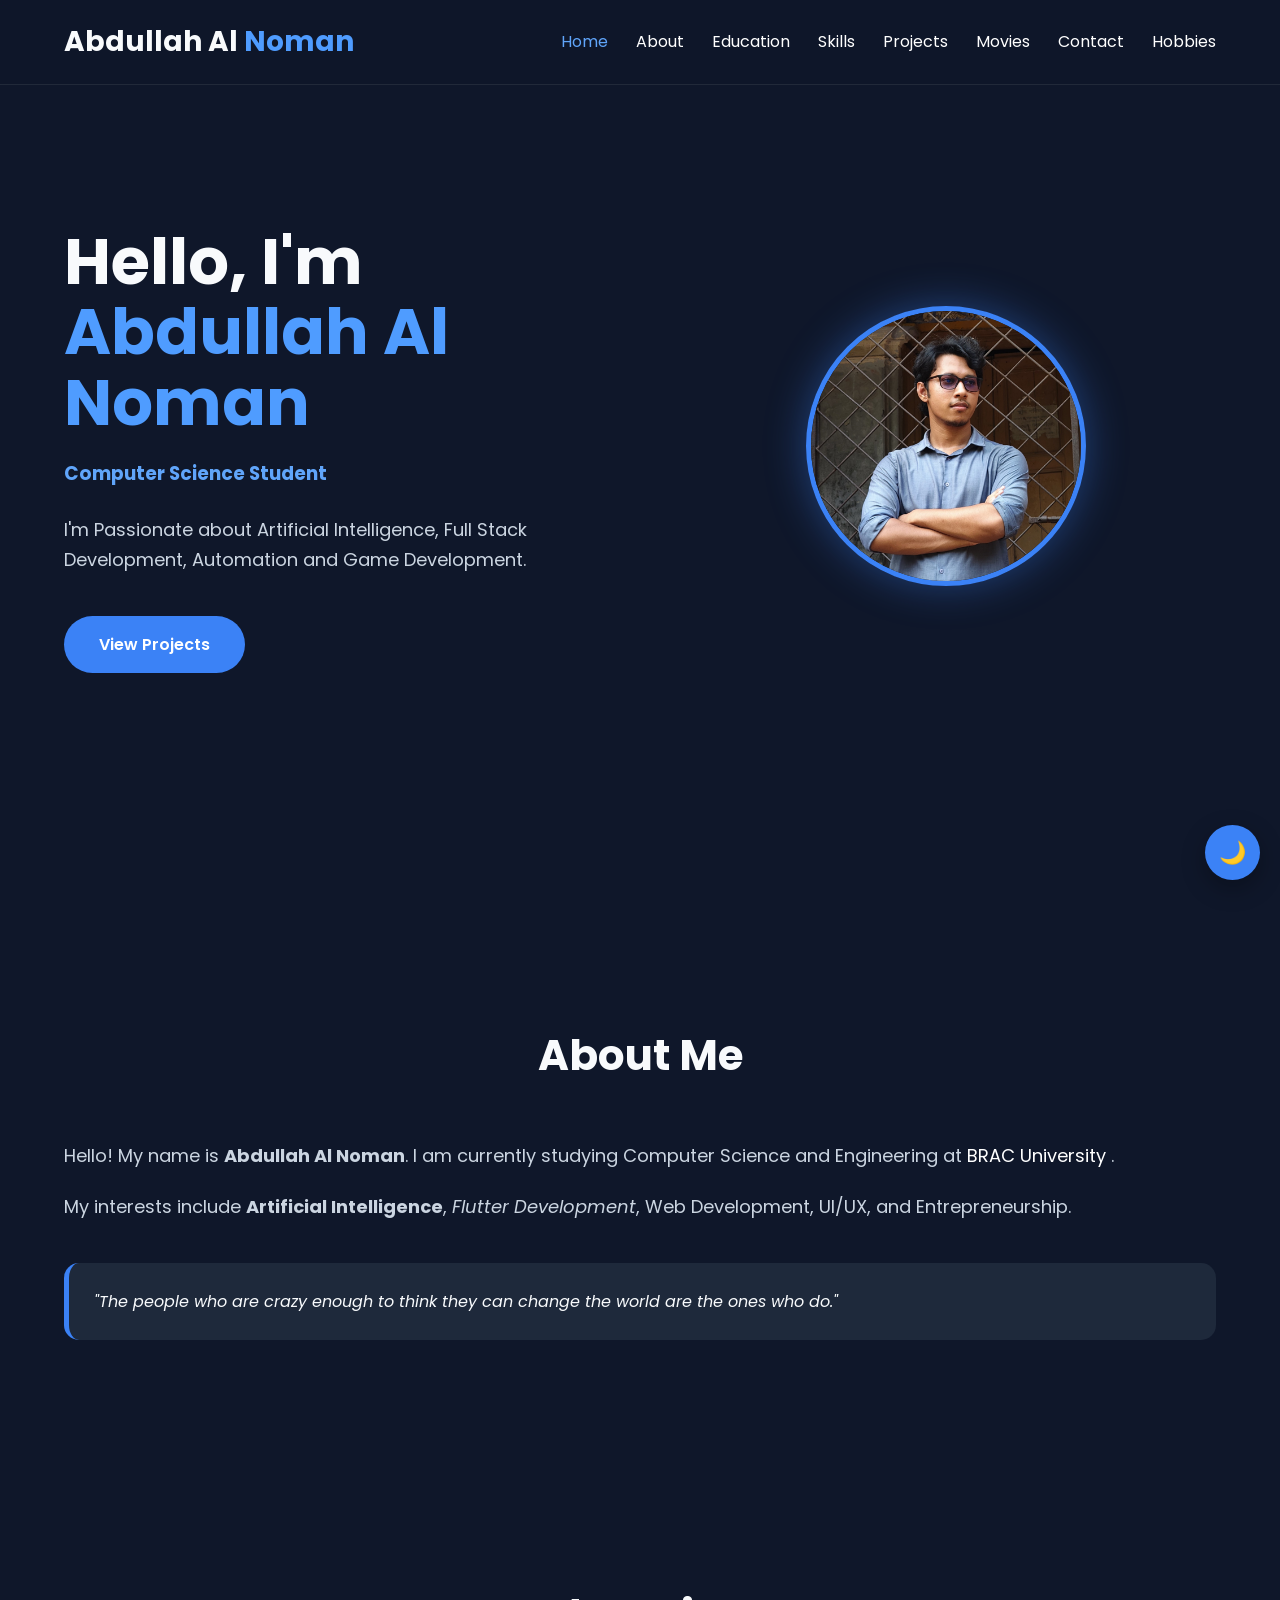
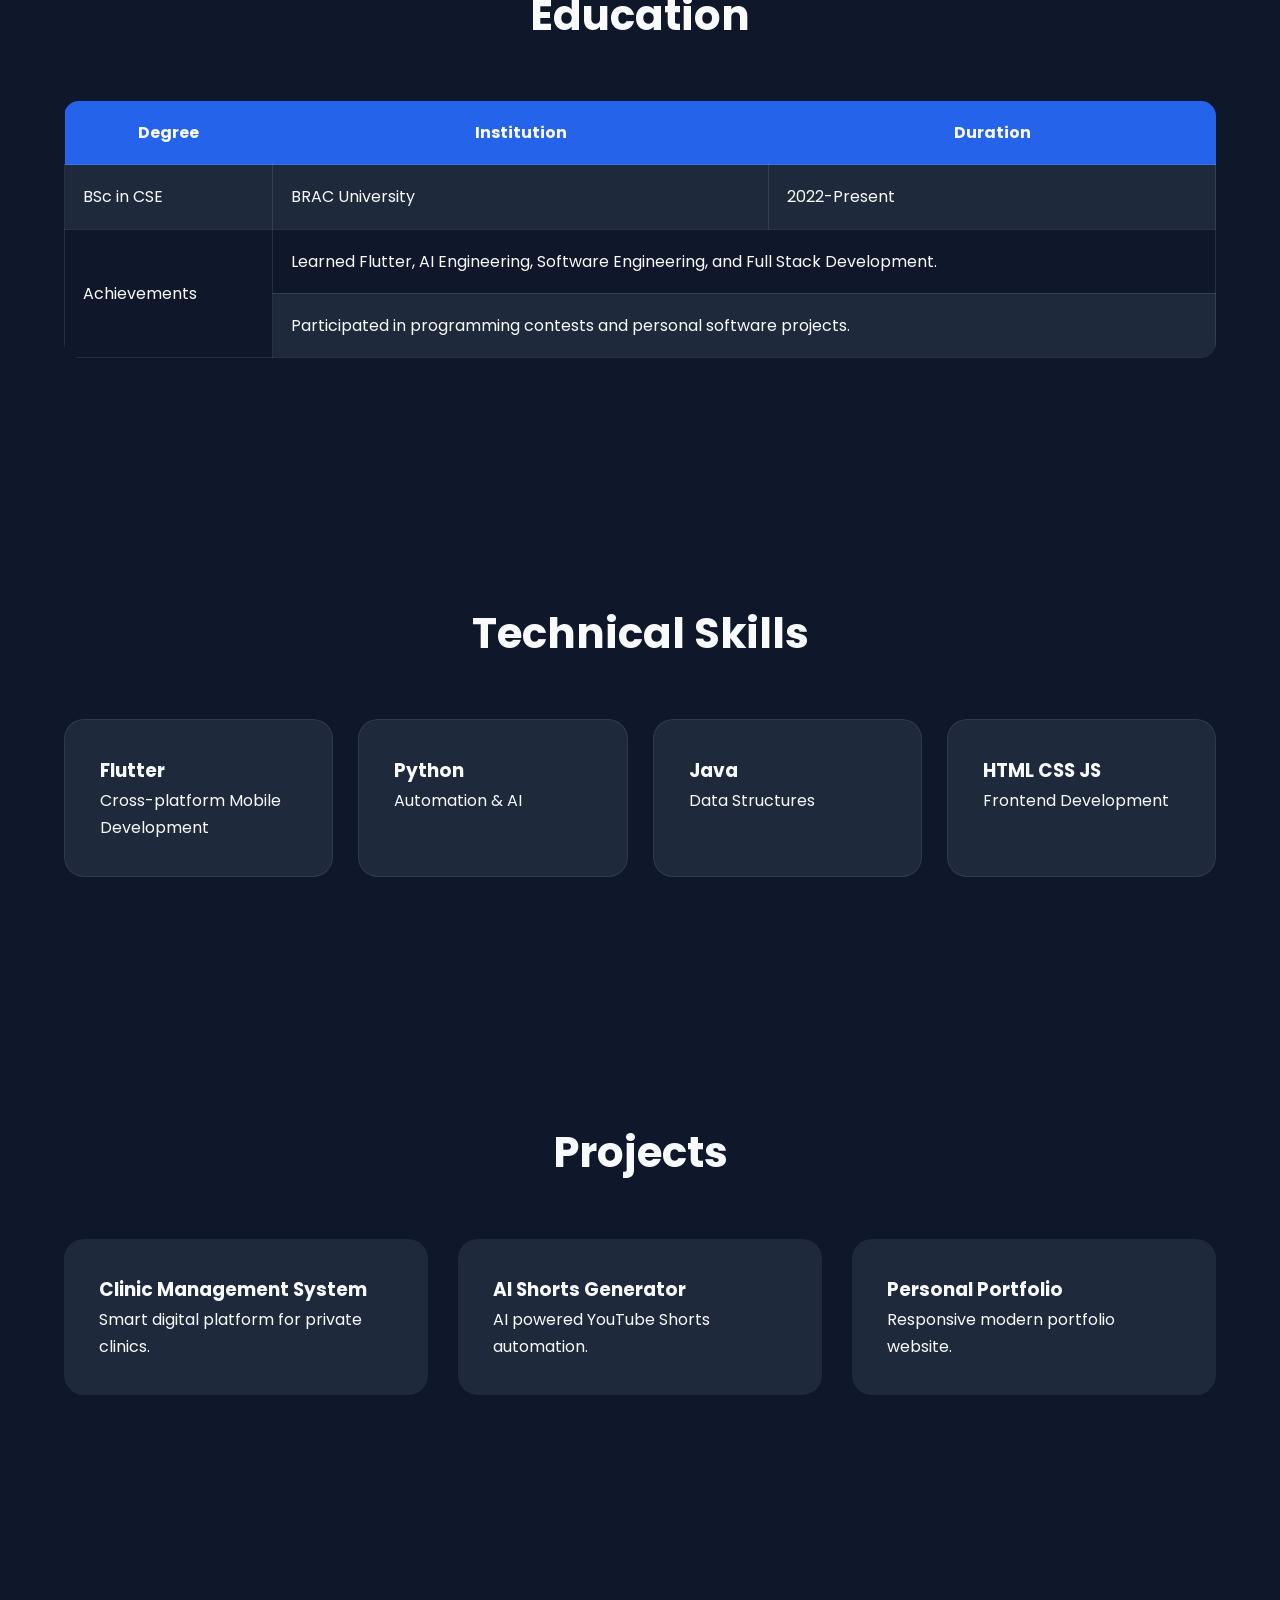
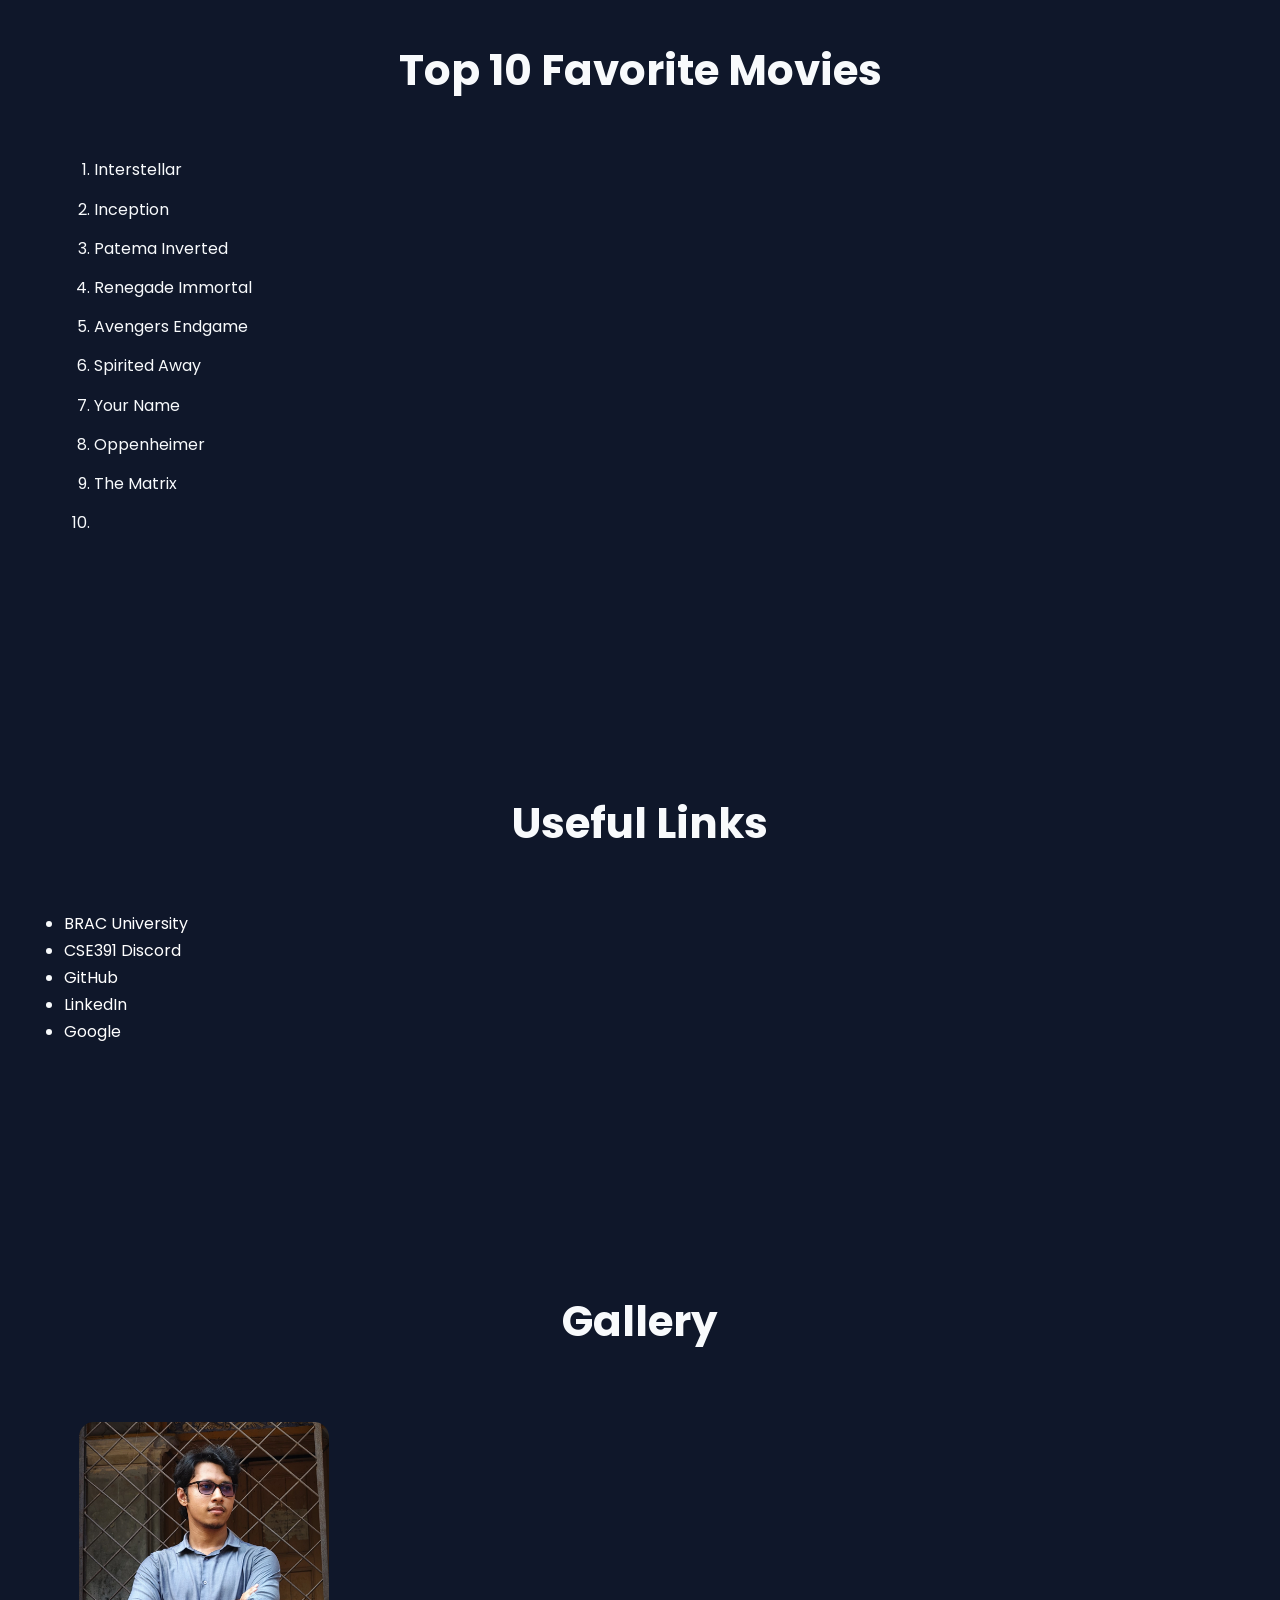
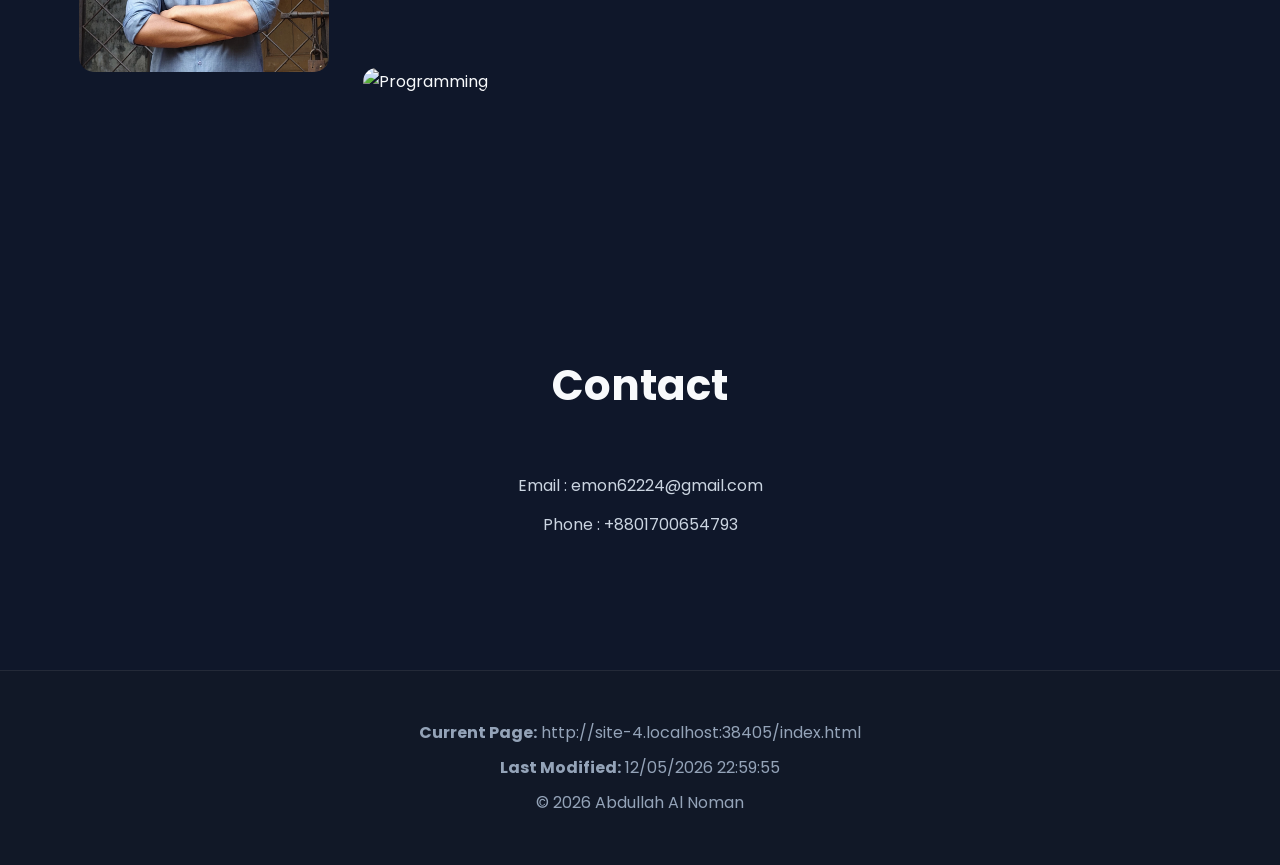
==== commit 08fe7eab: "fixed stuff" ====
--- a/index.html
+++ b/index.html
@@ -50,7 +50,7 @@
         <h1>Hello, I'm <span class="highlight">Abdullah Al Noman</span></h1>
         <h3>Computer Science Student</h3>
         <p>
-          Passionate about Artificial Intelligence, Full Stack Development,
+          I'm Passionate about Artificial Intelligence, Full Stack Development,
           Automation and Game Development.
         </p>
         <a href="#projects" class="btn">View Projects</a>
@@ -108,8 +108,8 @@
           <td rowspan="2">Achievements</td>
 
           <td colspan="2">
-            Learning Flutter, AI, Software Engineering, and Full Stack
-            Development.
+            Learned Flutter, AI Engineering, Software Engineering, and Full
+            Stack Development.
           </td>
         </tr>
 
@@ -178,13 +178,13 @@
         <li>Interstellar</li>
         <li>Inception</li>
         <li>Patema Inverted</li>
-        <li>The Dark Knight</li>
+        <li>Renegade Immortal</li>
         <li>Avengers Endgame</li>
         <li>Spirited Away</li>
         <li>Your Name</li>
         <li>Oppenheimer</li>
         <li>The Matrix</li>
-        <li>Whiplash</li>
+        <li></li>
       </ol>
     </section>
     <section>
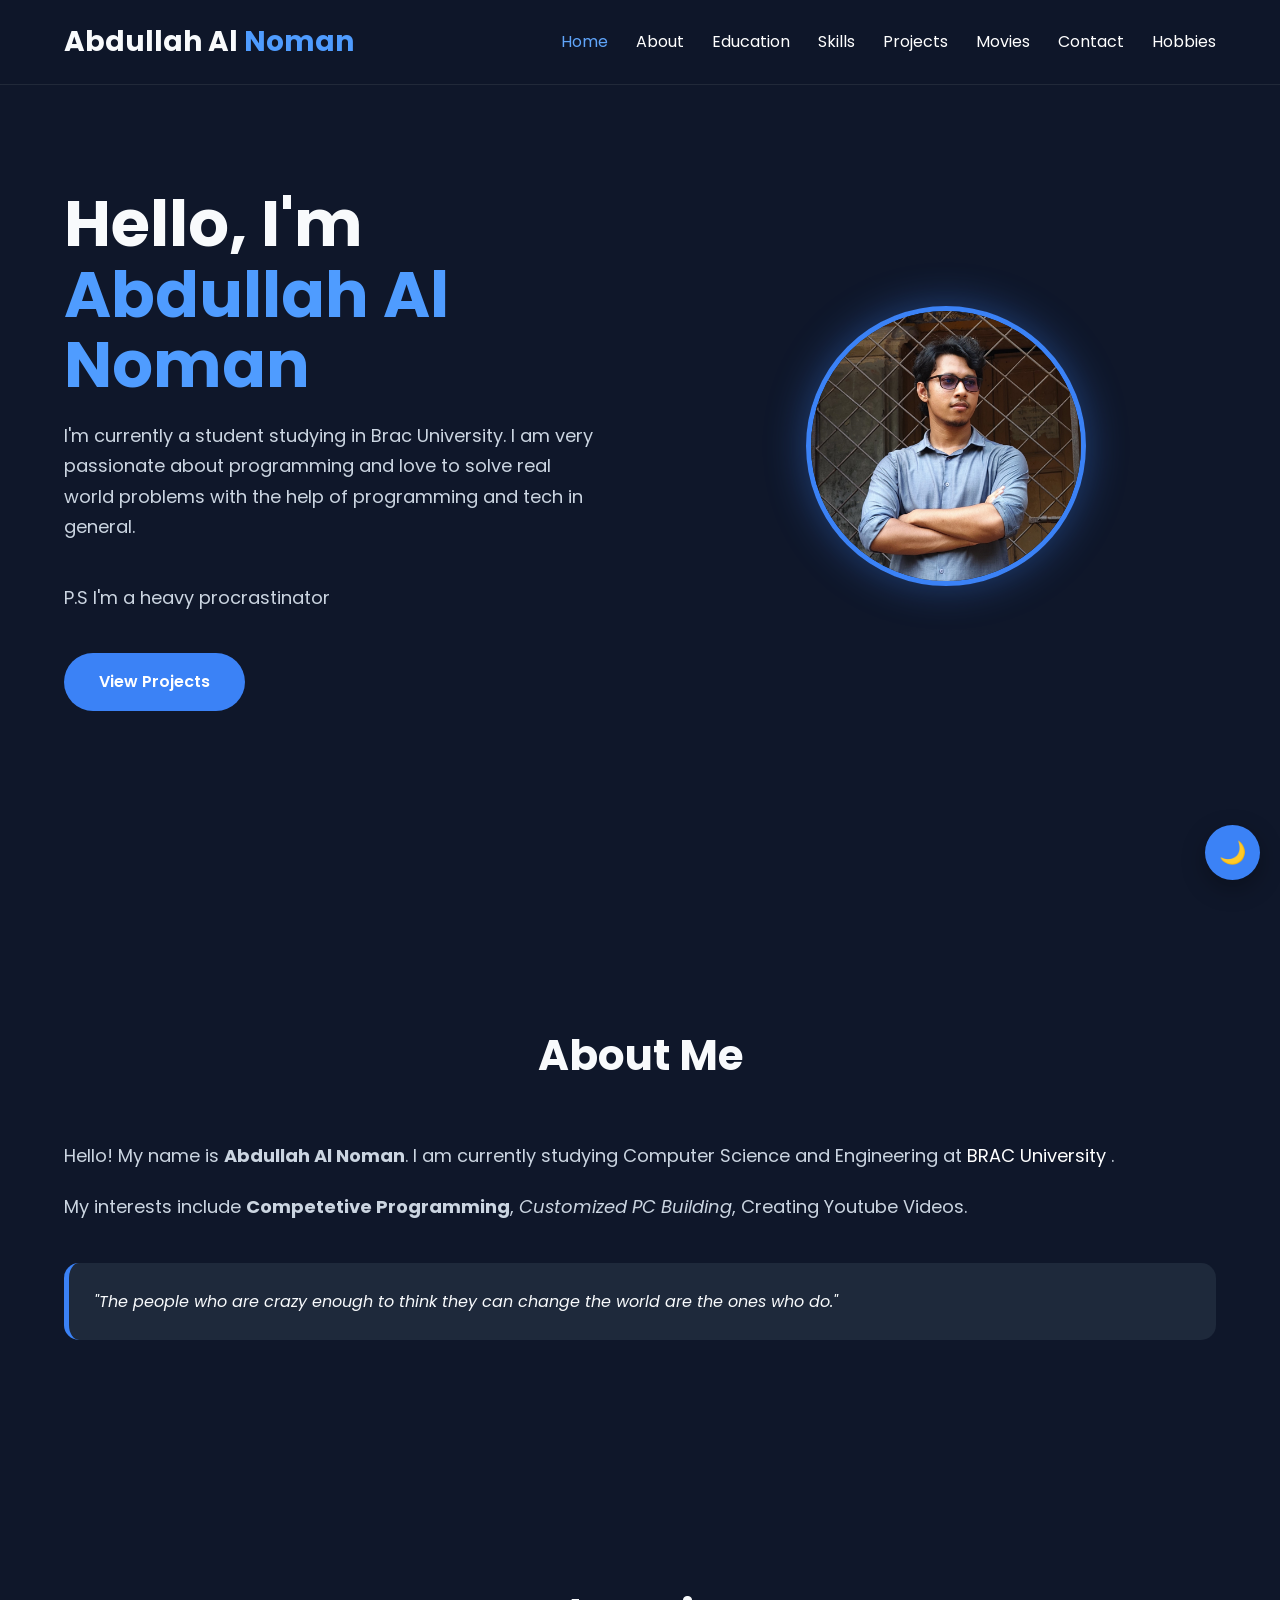
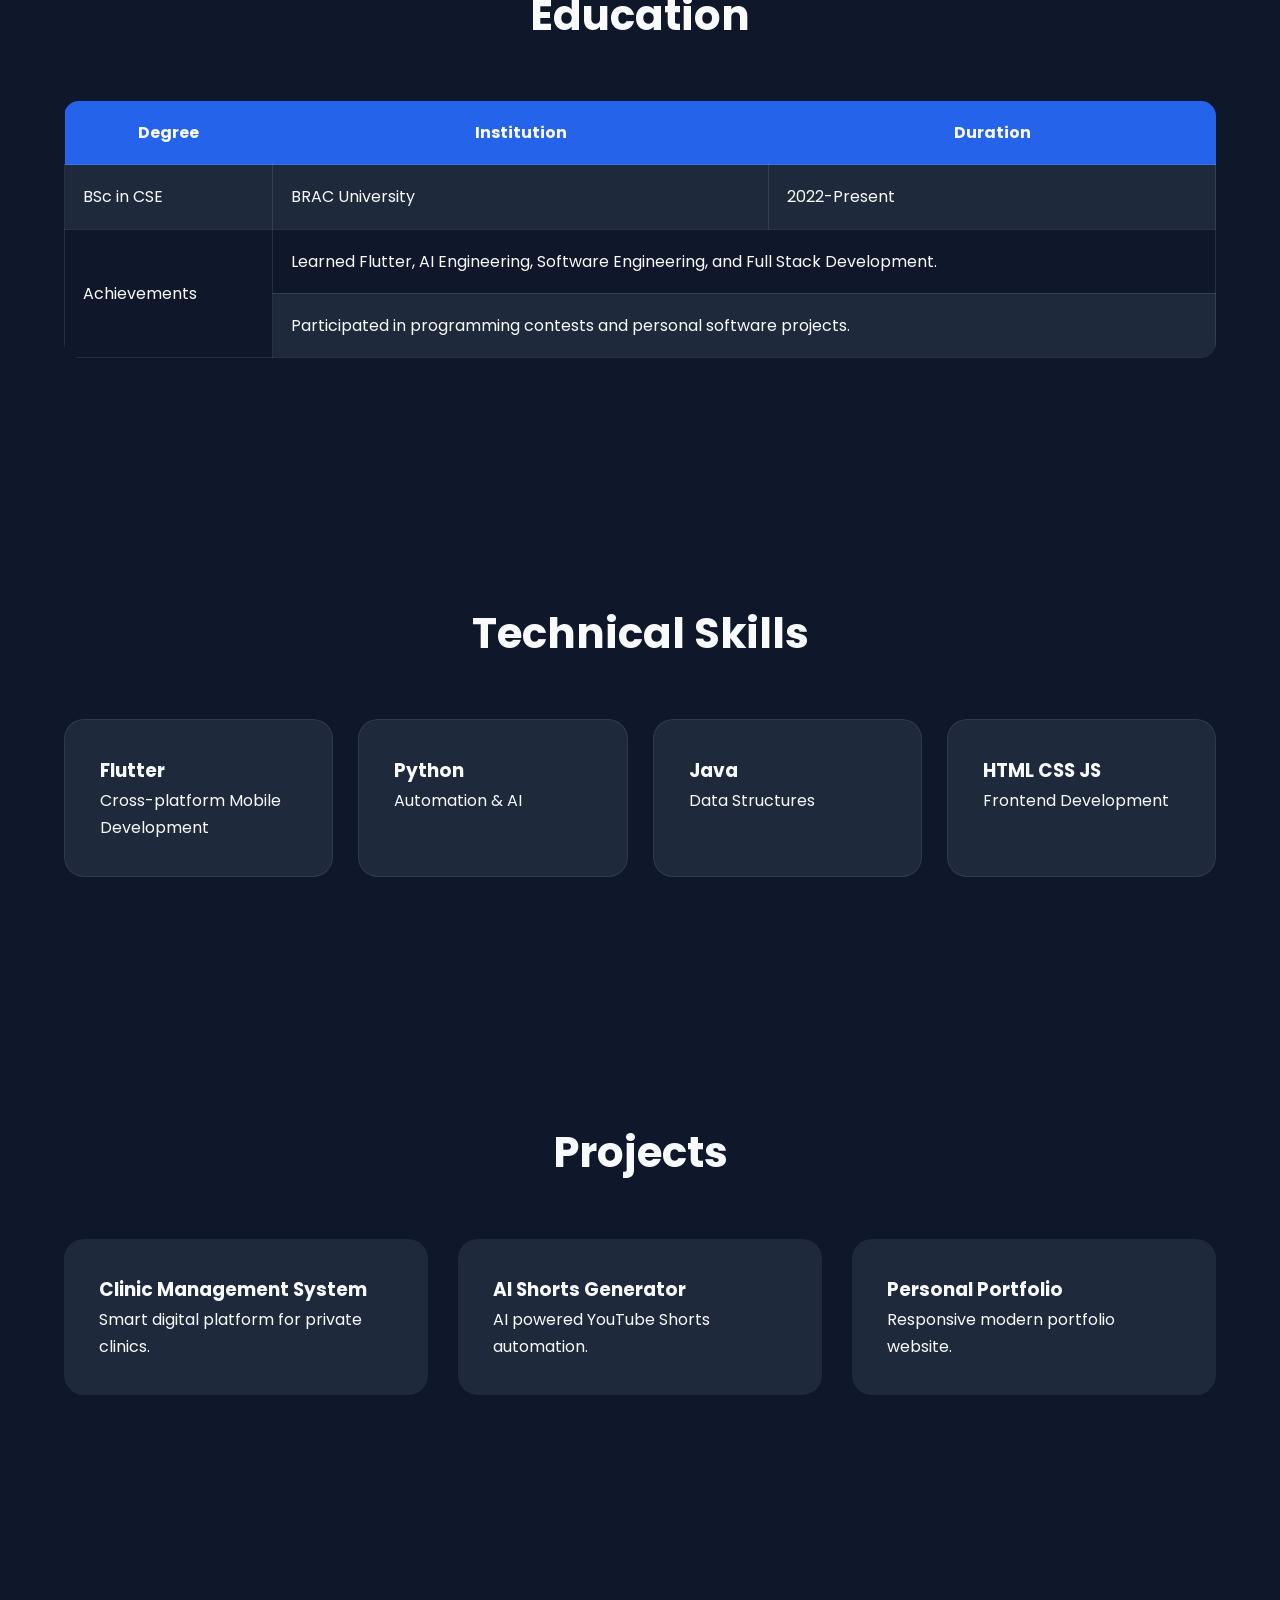
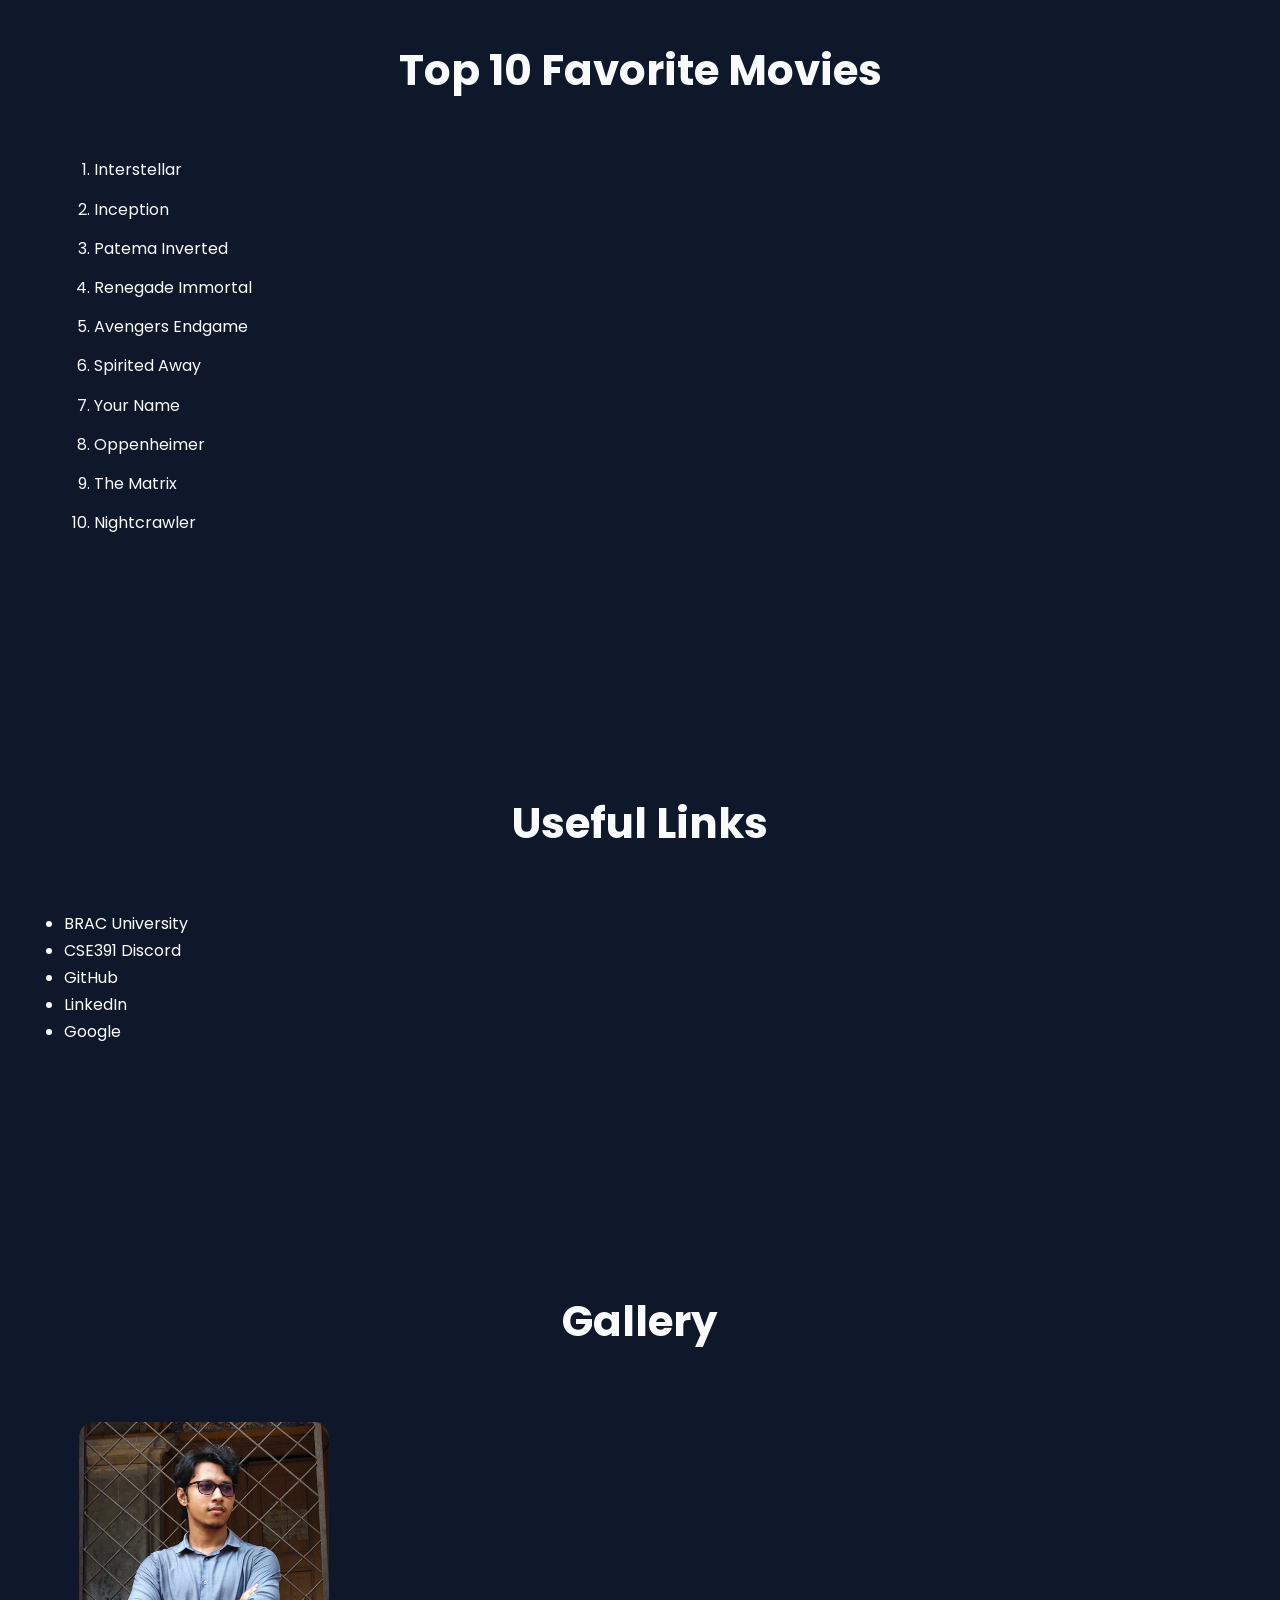
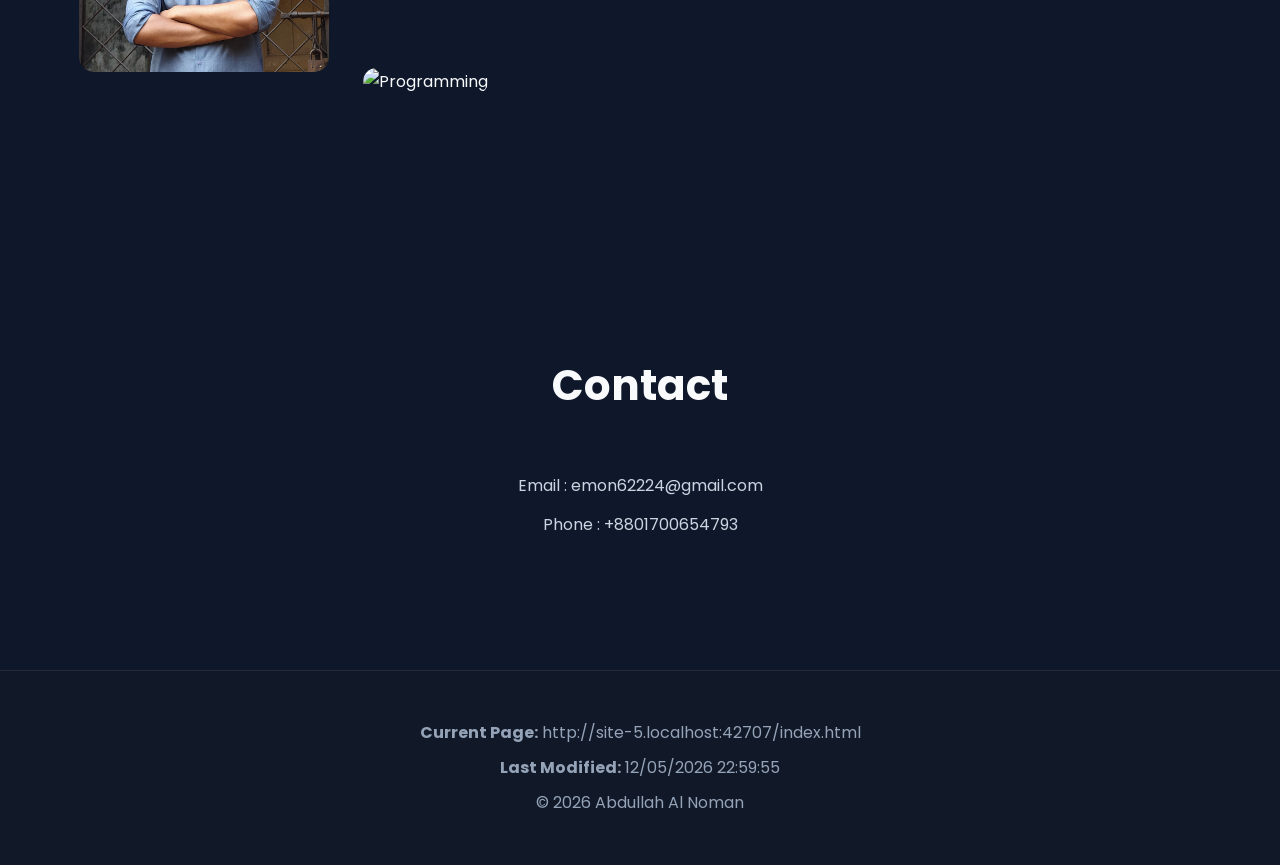
==== commit 90f5b516: "fixed stuff" ====
--- a/index.html
+++ b/index.html
@@ -48,11 +48,12 @@
     <section id="hero">
       <div class="hero-text">
         <h1>Hello, I'm <span class="highlight">Abdullah Al Noman</span></h1>
-        <h3>Computer Science Student</h3>
         <p>
-          I'm Passionate about Artificial Intelligence, Full Stack Development,
-          Automation and Game Development.
+          I'm currently a student studying in Brac University. I am very
+          passionate about programming and love to solve real world problems
+          with the help of programming and tech in general.
         </p>
+        <p>P.S I'm a heavy procrastinator</p>
         <a href="#projects" class="btn">View Projects</a>
       </div>
       <div class="hero-image">
@@ -73,8 +74,8 @@
       </p>
       <p>
         My interests include
-        <b>Artificial Intelligence</b>, <i>Flutter Development</i>, Web
-        Development, UI/UX, and Entrepreneurship.
+        <b>Competetive Programming</b>, <i>Customized PC Building</i>, Creating
+        Youtube Videos.
       </p>
 
       <blockquote>
@@ -184,7 +185,7 @@
         <li>Your Name</li>
         <li>Oppenheimer</li>
         <li>The Matrix</li>
-        <li></li>
+        <li>Nightcrawler</li>
       </ol>
     </section>
     <section>
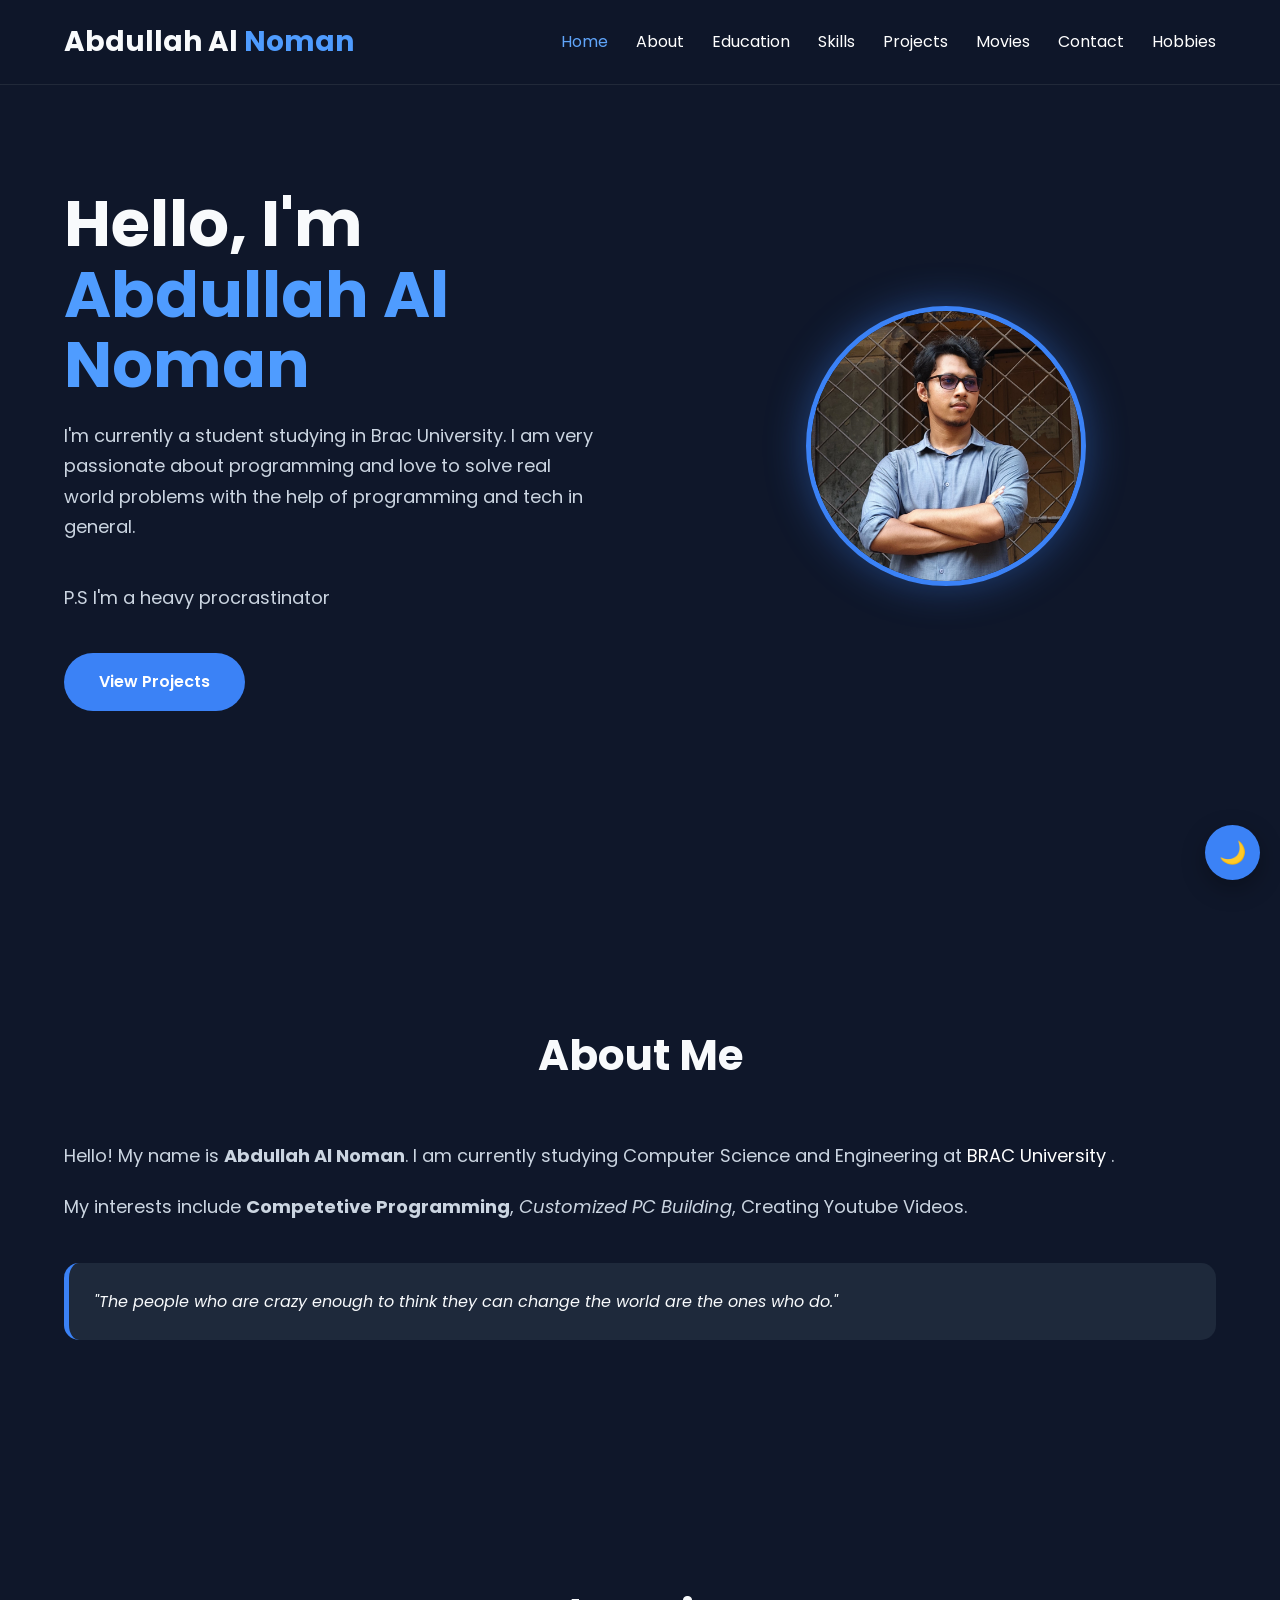
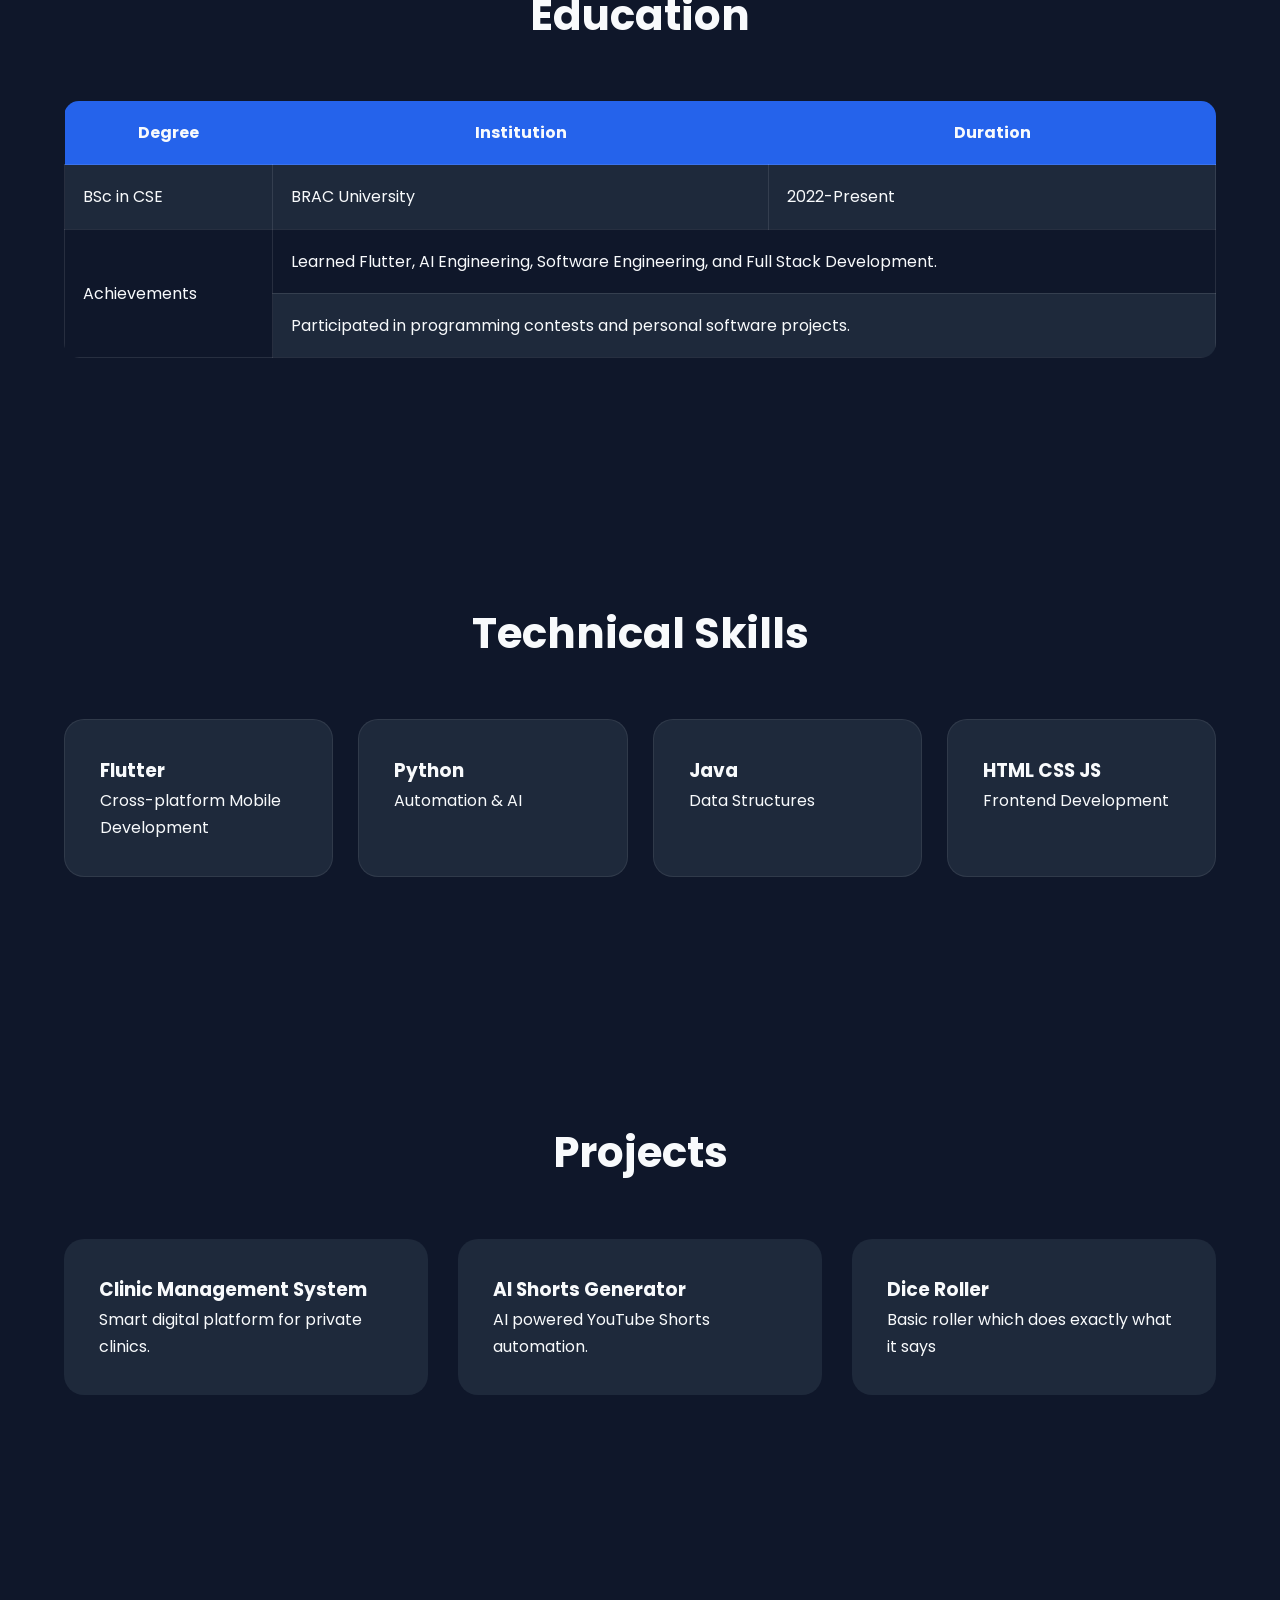
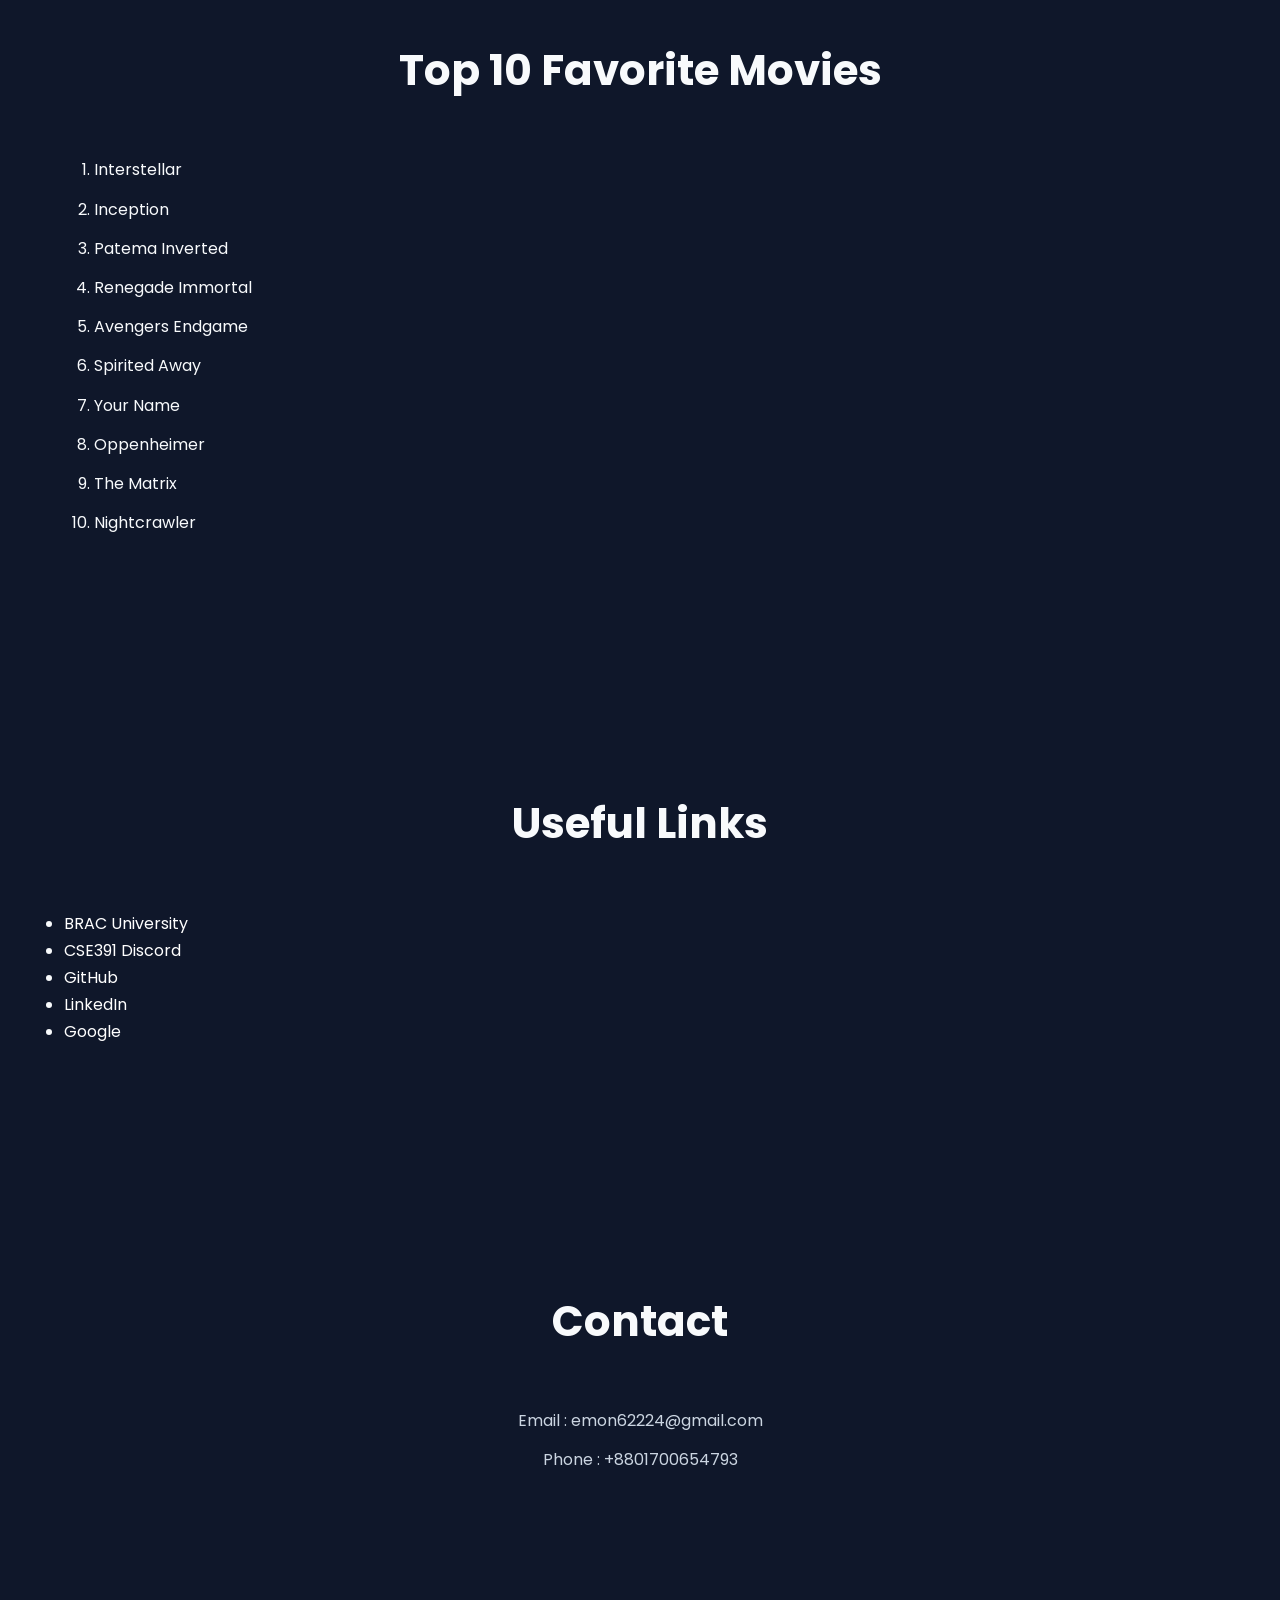
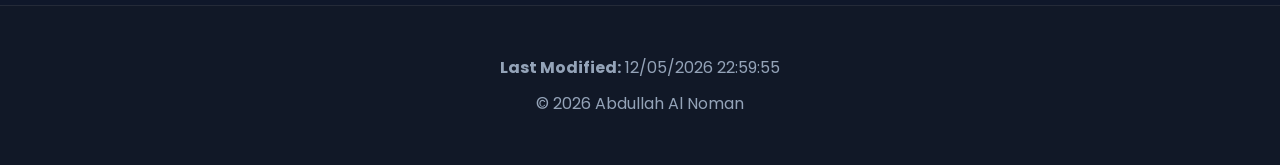
==== commit e3fbe6e3: "fixed stuff" ====
--- a/index.html
+++ b/index.html
@@ -167,9 +167,9 @@
         </div>
 
         <div class="project">
-          <h3>Personal Portfolio</h3>
-
-          <p>Responsive modern portfolio website.</p>
+          <h3>Dice Roller</h3>
+
+          <p>Basic roller which does exactly what it says</p>
         </div>
       </div>
     </section>
@@ -205,24 +205,15 @@
           </a>
         </li>
         <li>
-          <a href="https://linkedin.com/" target="_blank"> LinkedIn </a>
+          <a href="https://linkedin.com/nomanadbdullah" target="_blank">
+            LinkedIn
+          </a>
         </li>
 
         <li>
           <a href="https://google.com/" target="_blank"> Google </a>
         </li>
       </ul>
-    </section>
-    <section>
-      <h2>Gallery</h2>
-
-      <img src="images/profile.jpg" alt="Local Image" width="250" />
-
-      <img
-        src="https://images.unsplash.com/photo-1518770660439-4636190af475?w=600"
-        alt="Programming"
-        width="350"
-      />
     </section>
     <section id="contact">
       <h2>Contact</h2>
@@ -230,7 +221,6 @@
       <p>Phone : +8801700654793</p>
     </section>
     <footer>
-      <p id="location"></p>
       <p id="modified"></p>
       <p>© 2026 Abdullah Al Noman</p>
     </footer>
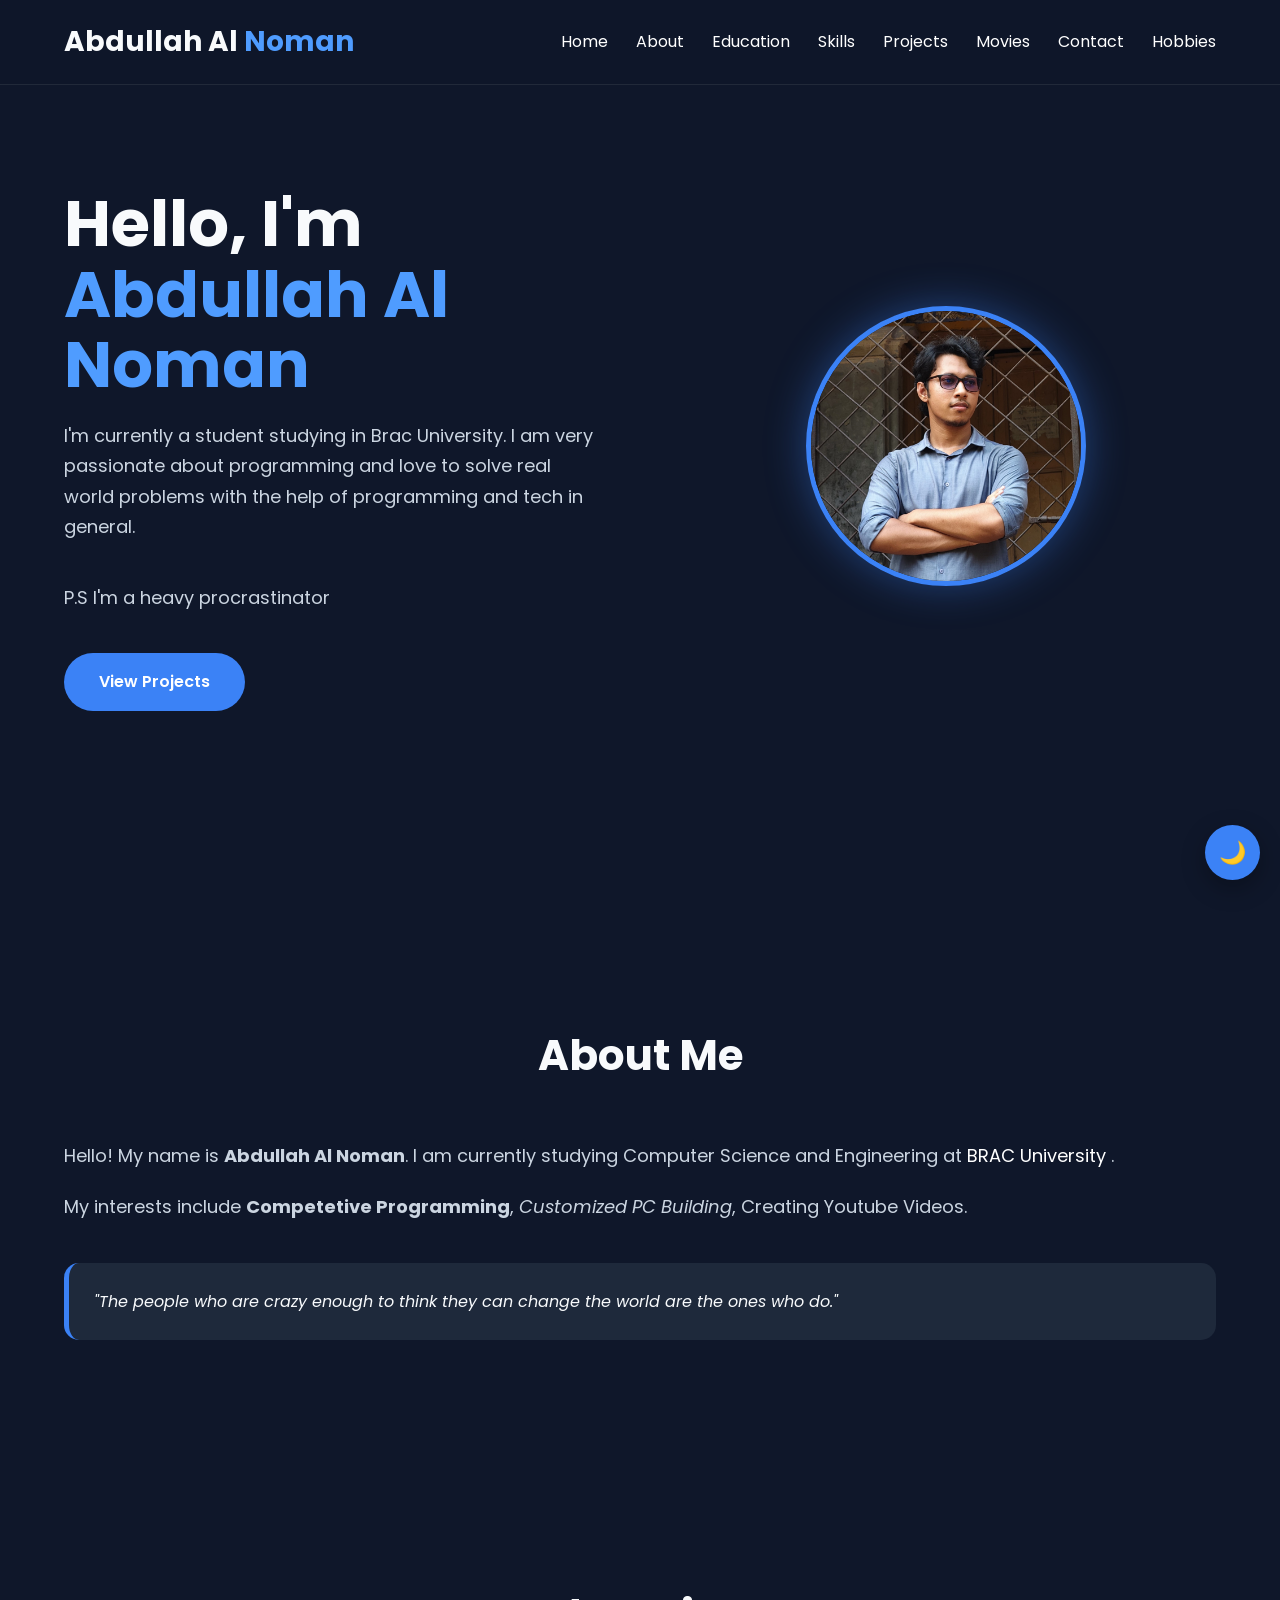
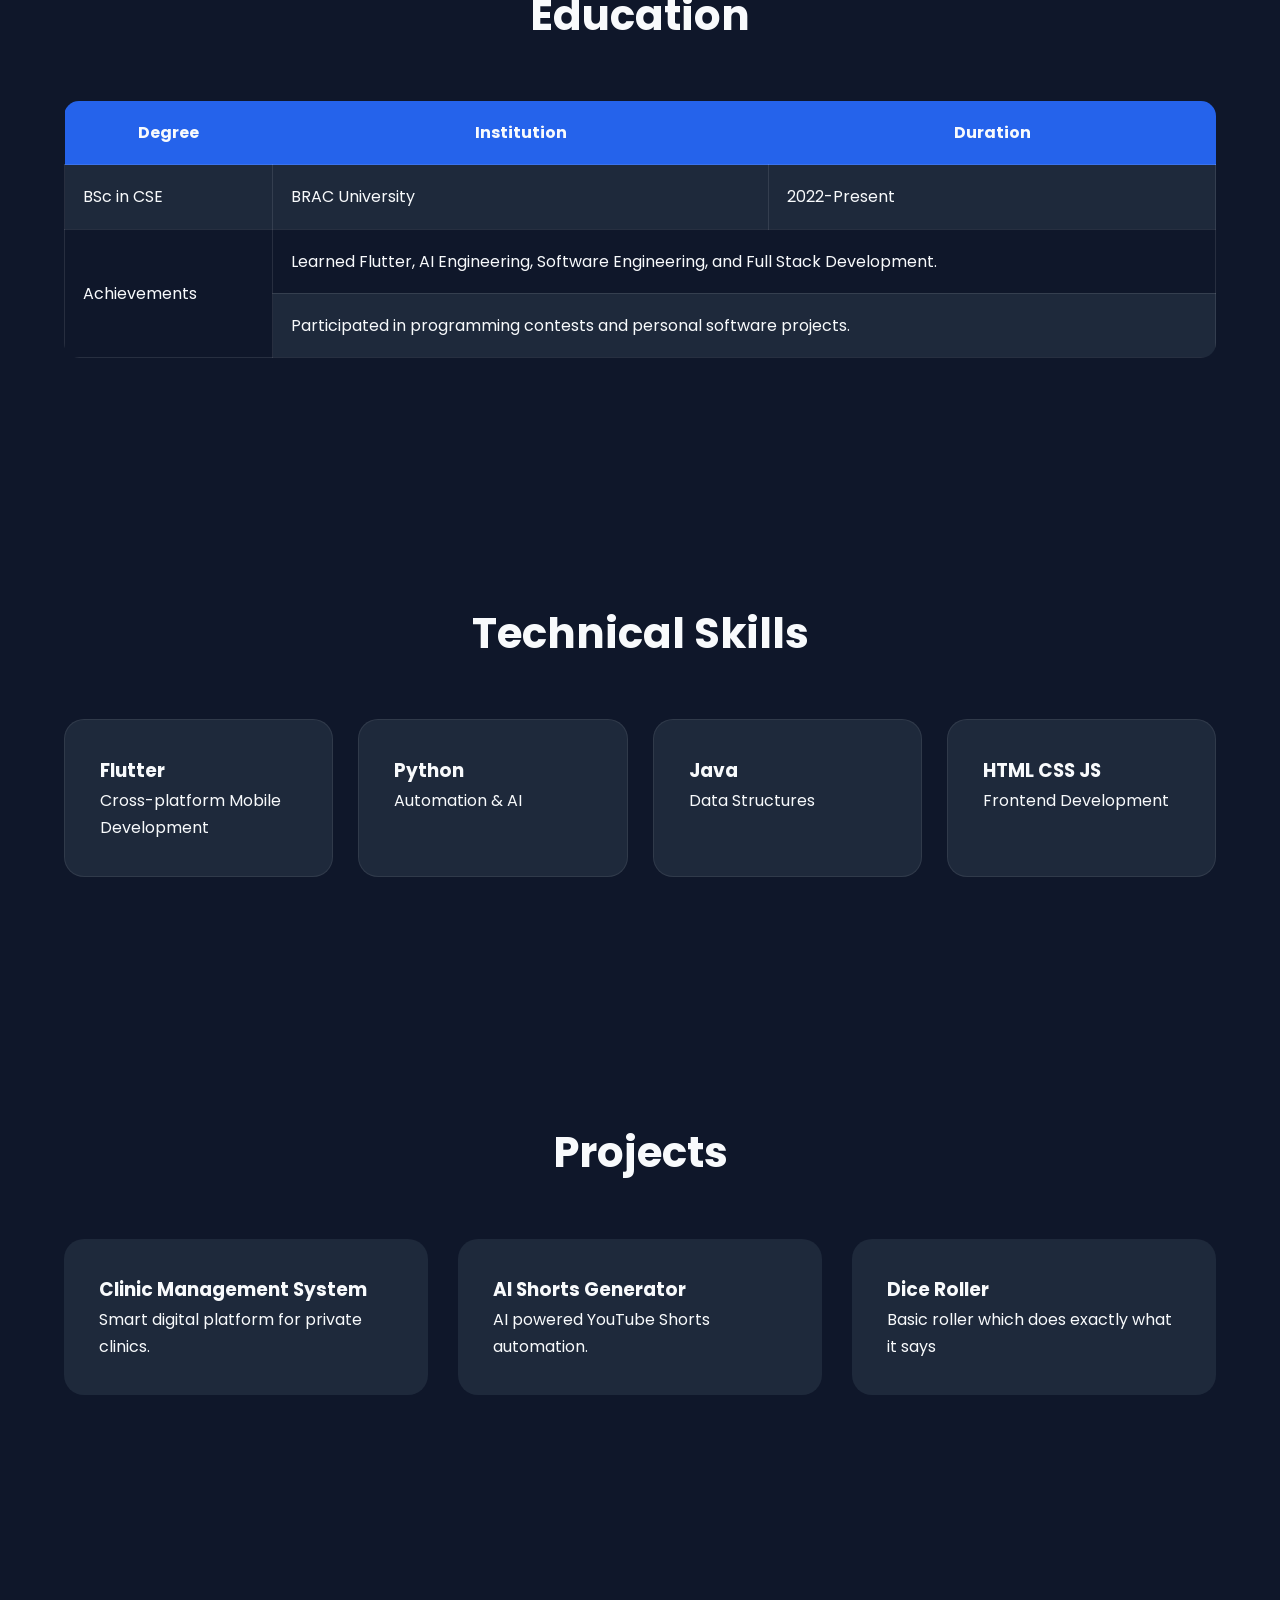
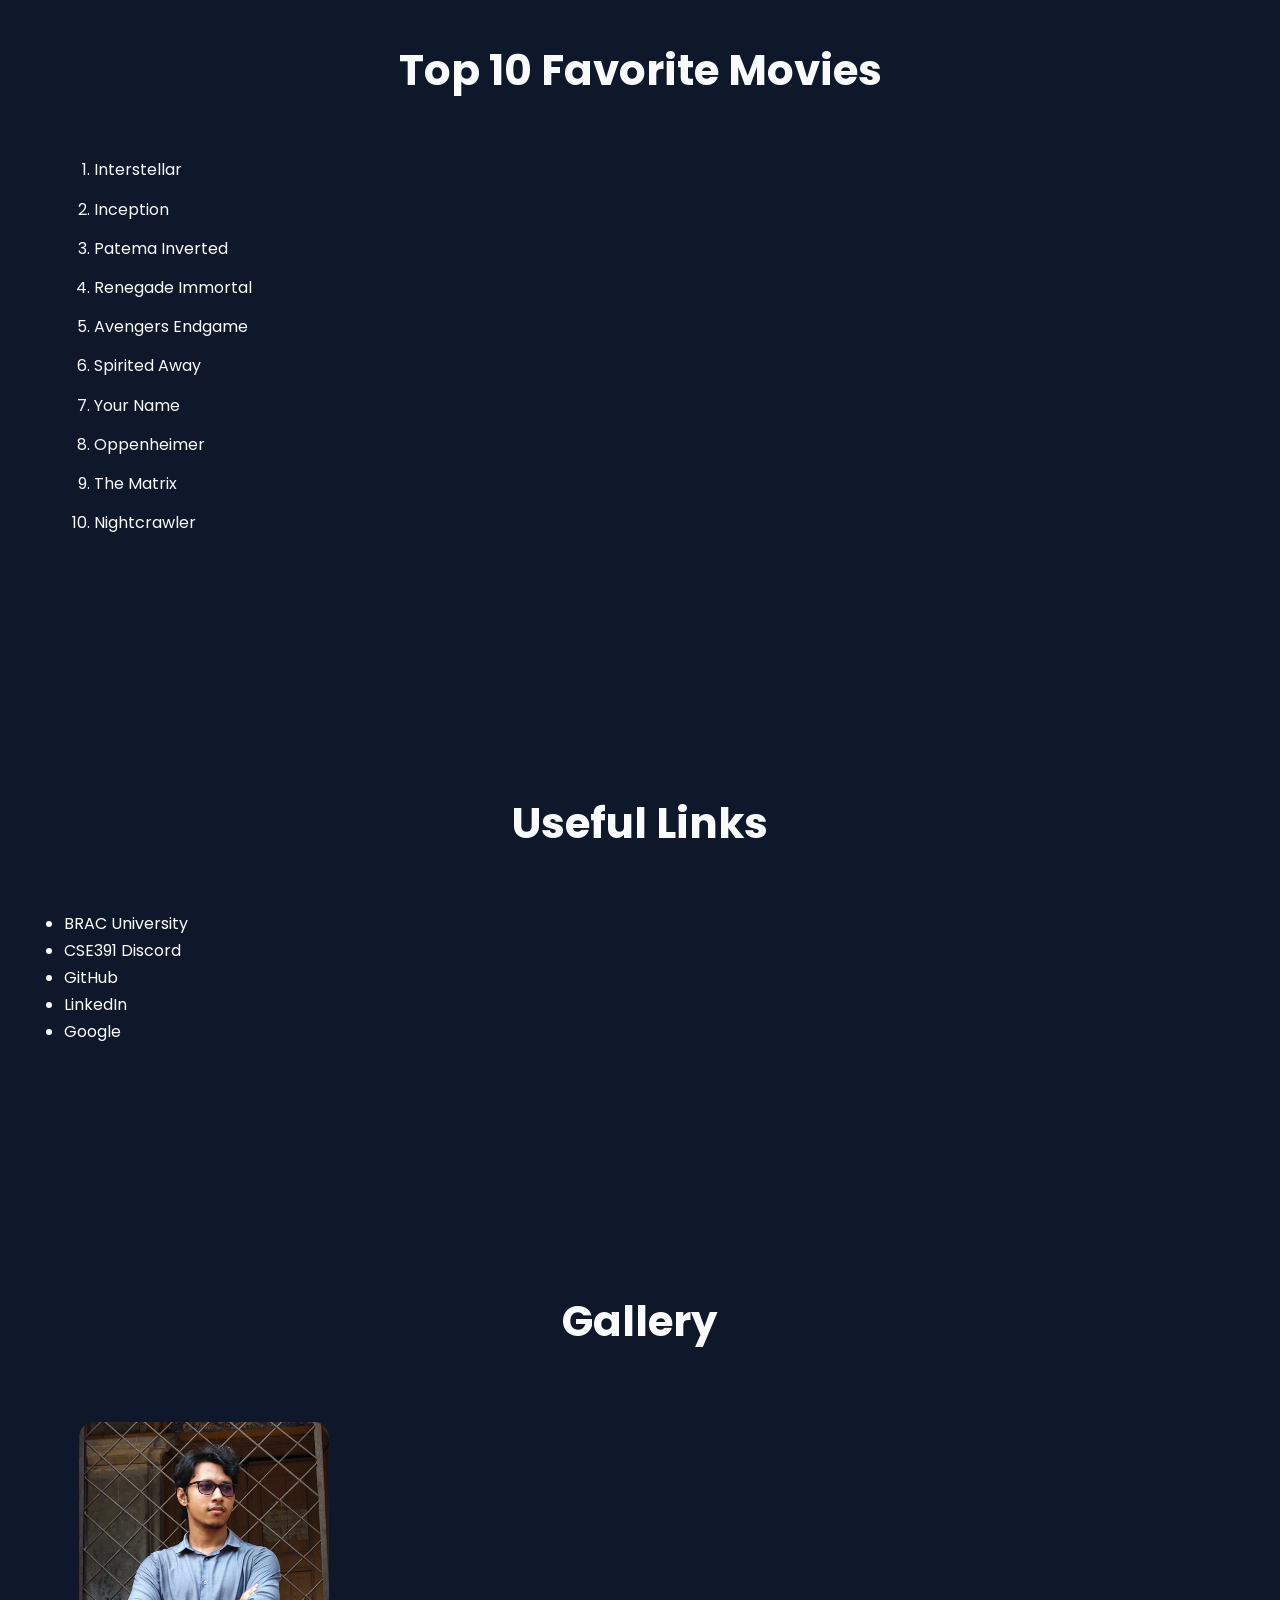
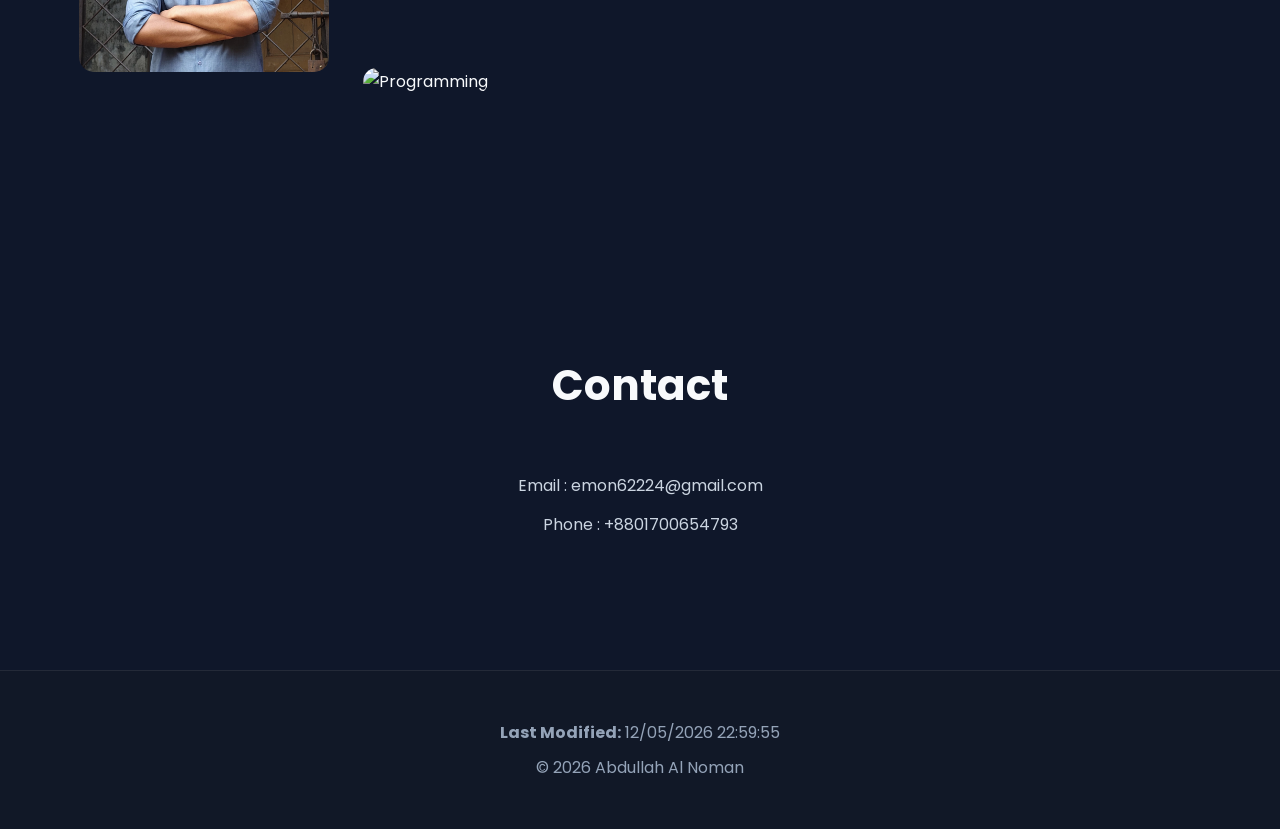
==== commit 81b1c187: "fixed stuff" ====
--- a/index.html
+++ b/index.html
@@ -215,6 +215,17 @@
         </li>
       </ul>
     </section>
+    <section>
+      <h2>Gallery</h2>
+
+      <img src="images/profile.jpg" alt="Local Image" width="250" />
+
+      <img
+        src="https://images.unsplash.com/photo-1518770660439-4636190af475?w=600"
+        alt="Programming"
+        width="350"
+      />
+    </section>
     <section id="contact">
       <h2>Contact</h2>
       <p>Email : emon62224@gmail.com</p>
